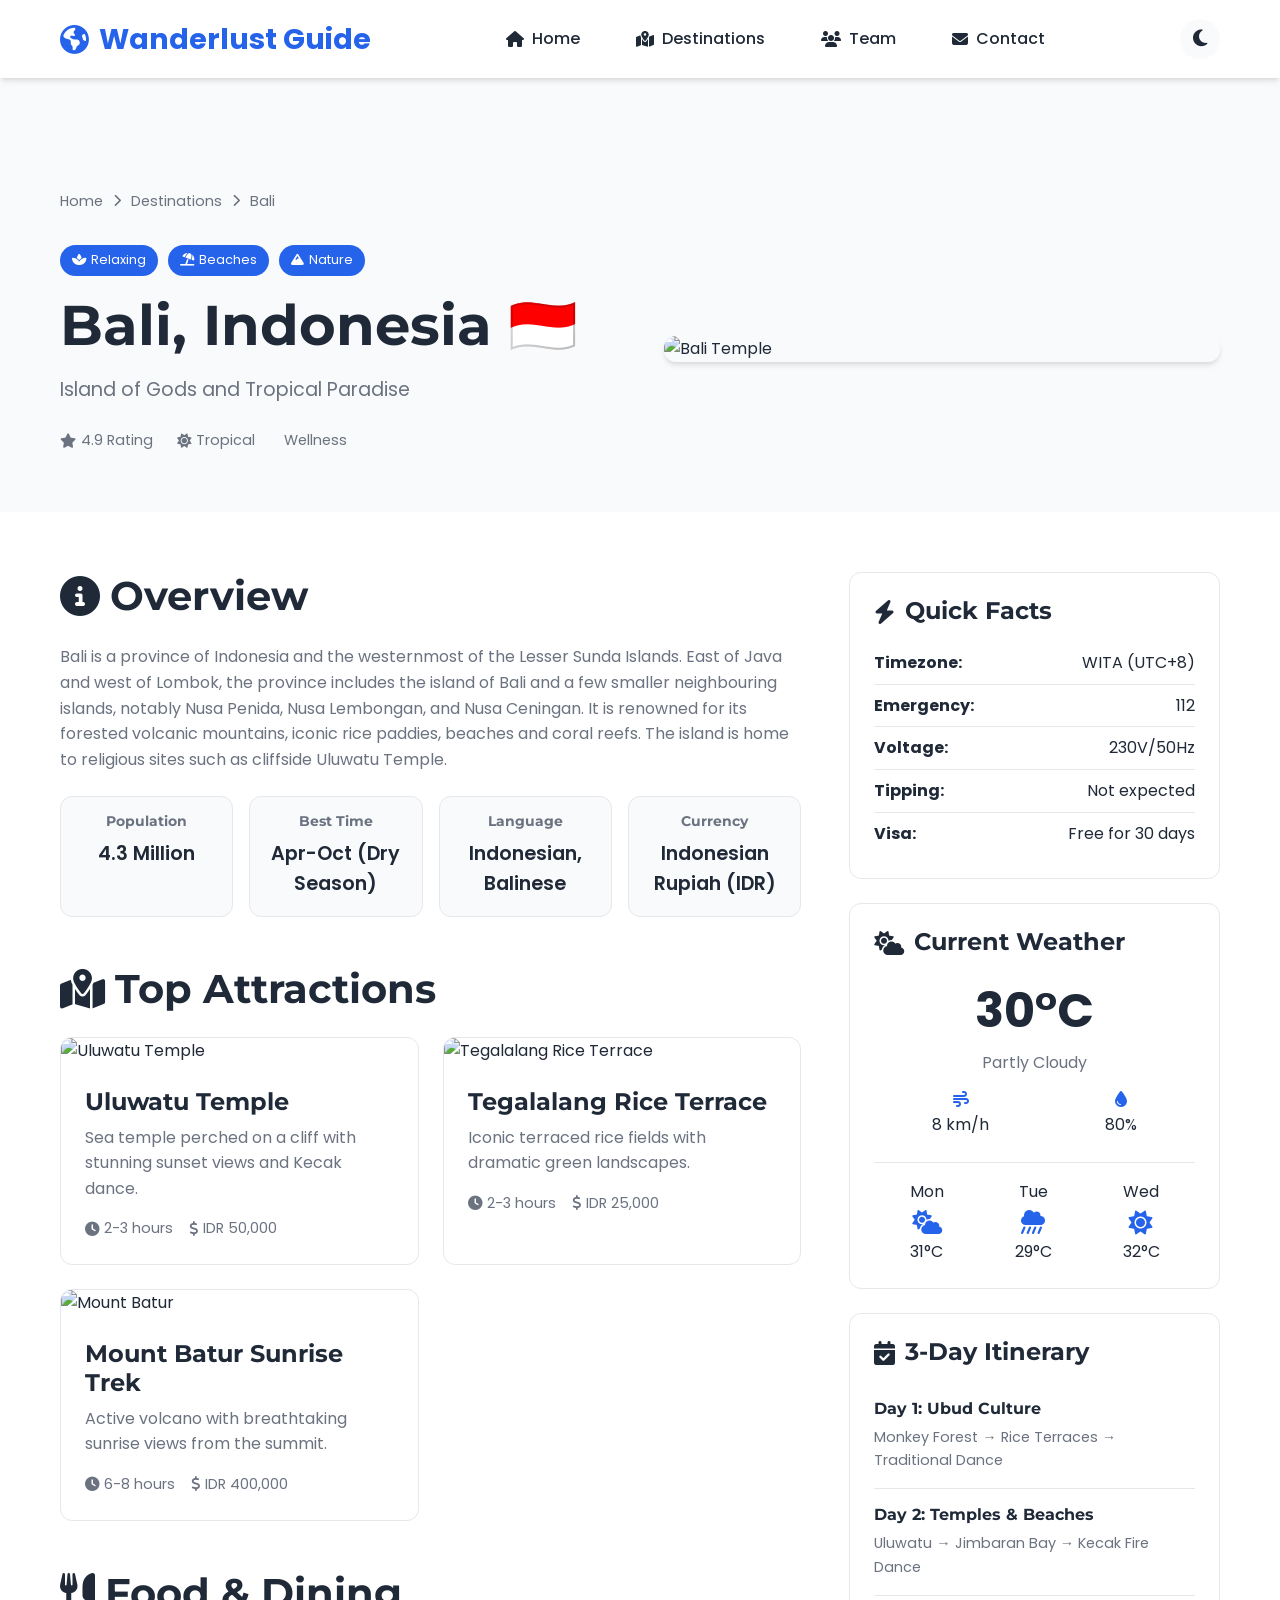
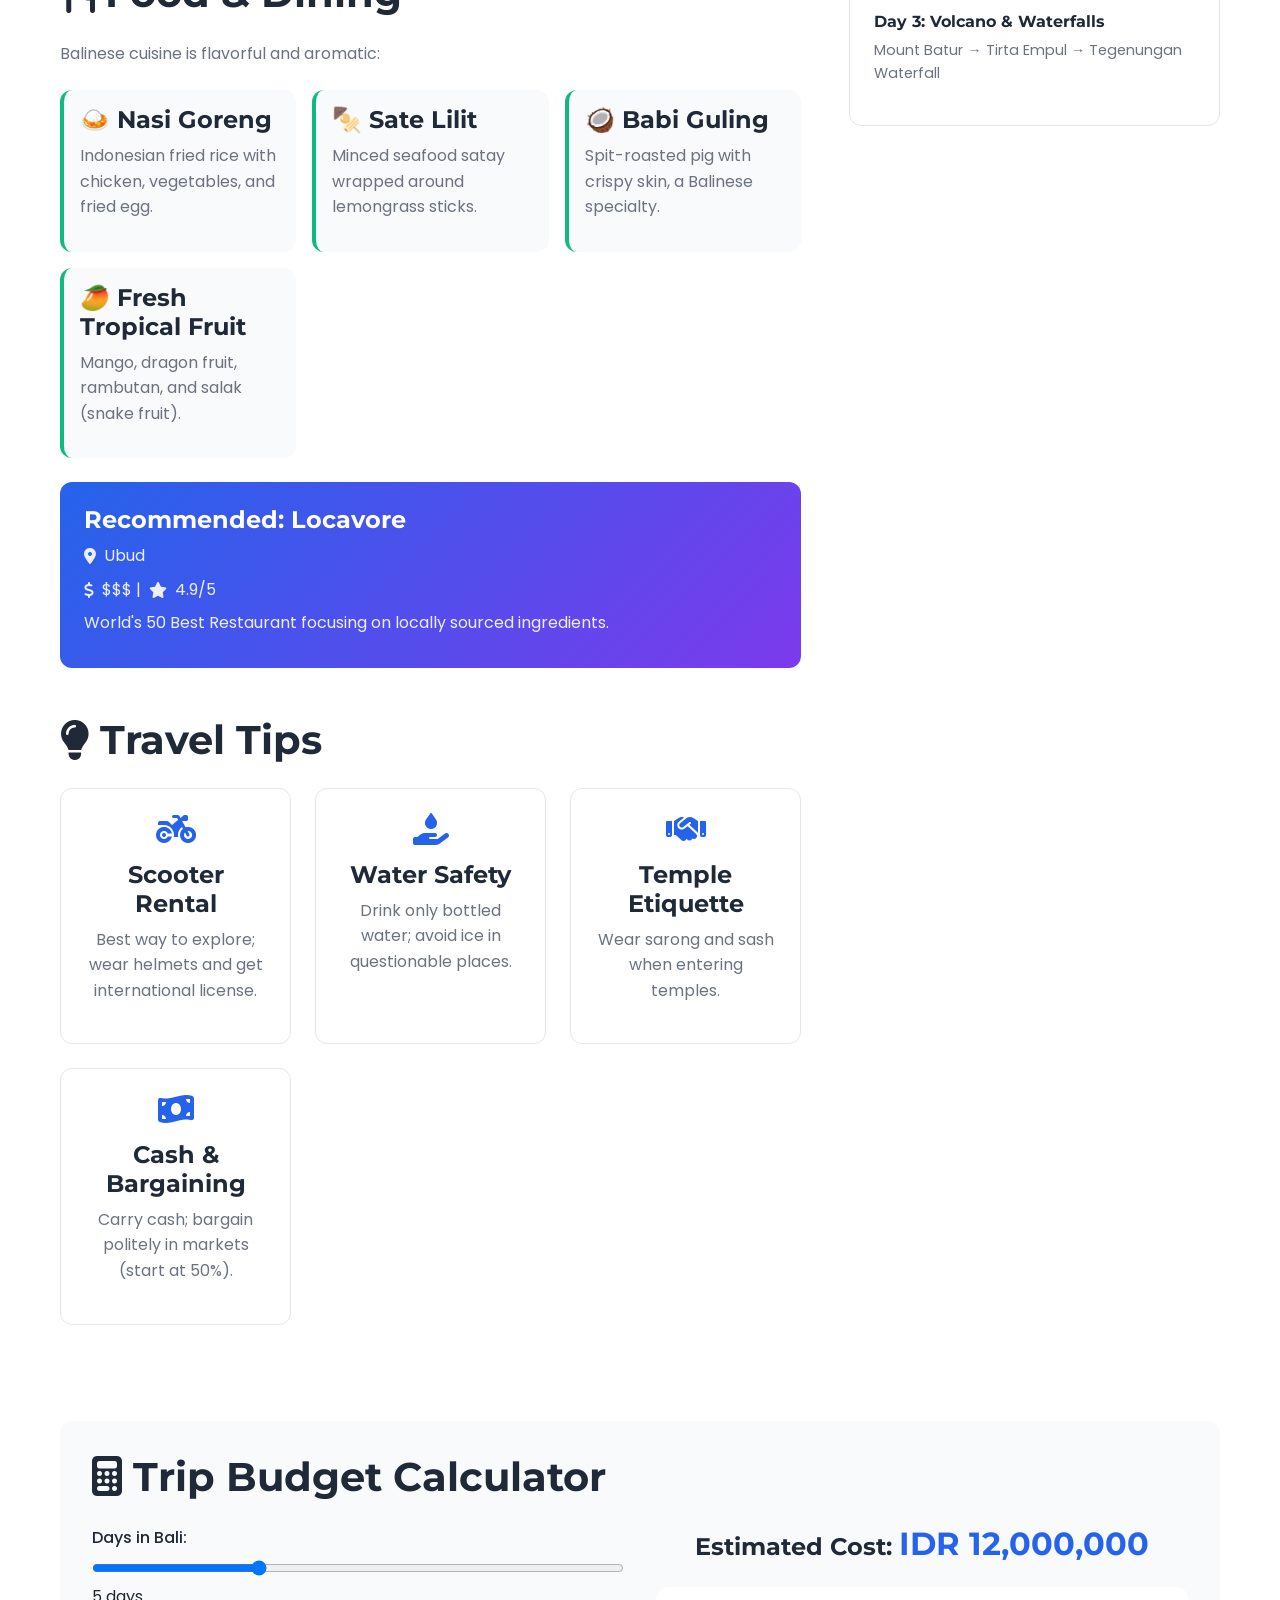
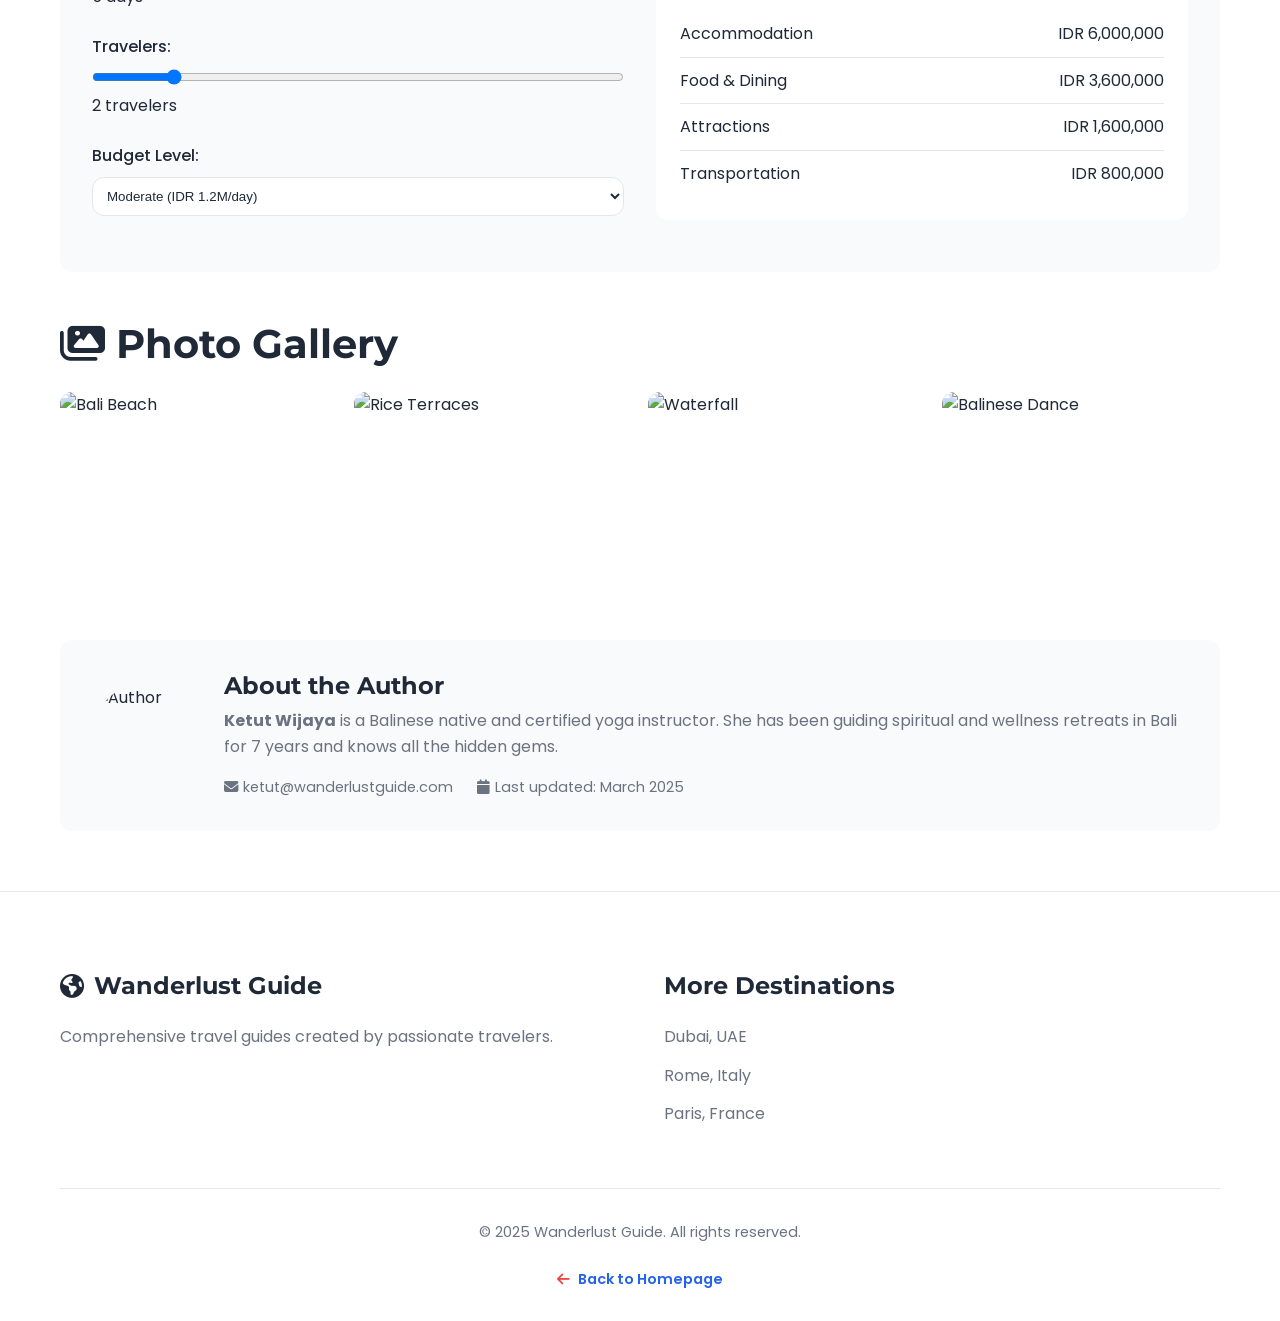
==== pages/bali.html @ f57d2ae7 "city guide added" ====
<!DOCTYPE html>
<html lang="en">
<head>
    <meta charset="UTF-8">
    <meta name="viewport" content="width=device-width, initial-scale=1.0">
    <title>Bali Travel Guide | Wanderlust Guide</title>
    <link rel="stylesheet" href="../style.css">
    <link rel="stylesheet" href="../assets/css/pages.css">
    <link rel="stylesheet" href="https://cdnjs.cloudflare.com/ajax/libs/font-awesome/6.4.0/css/all.min.css">
    <link href="https://fonts.googleapis.com/css2?family=Poppins:wght@300;400;500;600;700&family=Montserrat:wght@400;600;700&display=swap" rel="stylesheet">
</head>
<body>
    <nav class="navbar">
        <div class="container">
            <a href="../index.html" class="logo">
                <i class="fas fa-globe-americas"></i> Wanderlust Guide
            </a>
            <div class="nav-toggle" id="navToggle">
                <i class="fas fa-bars"></i>
            </div>
            <ul class="nav-links" id="navLinks">
                <li><a href="../index.html"><i class="fas fa-home"></i> Home</a></li>
                <li><a href="../index.html#destinations"><i class="fas fa-map-marked-alt"></i> Destinations</a></li>
                <li><a href="../index.html#about"><i class="fas fa-users"></i> Team</a></li>
                <li><a href="../index.html#contact"><i class="fas fa-envelope"></i> Contact</a></li>
            </ul>
            <div class="theme-toggle" id="themeToggle">
                <i class="fas fa-moon"></i>
            </div>
        </div>
    </nav>

    <header class="page-header">
        <div class="container">
            <div class="breadcrumb">
                <a href="../index.html">Home</a> <i class="fas fa-chevron-right"></i>
                <a href="../index.html#destinations">Destinations</a> <i class="fas fa-chevron-right"></i>
                <span>Bali</span>
            </div>
            
            <div class="destination-hero">
                <div class="destination-info">
                    <div class="destination-tags">
                        <span class="tag"><i class="fas fa-spa"></i> Relaxing</span>
                        <span class="tag"><i class="fas fa-umbrella-beach"></i> Beaches</span>
                        <span class="tag"><i class="fas fa-mountain"></i> Nature</span>
                    </div>
                    <h1>Bali, Indonesia 🇮🇩</h1>
                    <p class="destination-subtitle">Island of Gods and Tropical Paradise</p>
                    <div class="destination-meta">
                        <span><i class="fas fa-star"></i> 4.9 Rating</span>
                        <span><i class="fas fa-sun"></i> Tropical</span>
                        <span><i class="fas fa-yoga"></i> Wellness</span>
                    </div>
                </div>
                <div class="destination-image">
                    <img src="https://images.unsplash.com/photo-1537953773345-d172ccf13cf1?ixlib=rb-4.0.3&auto=format&fit=crop&w=1200&q=80" alt="Bali Temple">
                </div>
            </div>
        </div>
    </header>

    <main class="page-content">
        <div class="container">
            <div class="content-wrapper">
                <div class="content-main">
                    <section class="content-section">
                        <h2><i class="fas fa-info-circle"></i> Overview</h2>
                        <p>Bali is a province of Indonesia and the westernmost of the Lesser Sunda Islands. East of Java and west of Lombok, the province includes the island of Bali and a few smaller neighbouring islands, notably Nusa Penida, Nusa Lembongan, and Nusa Ceningan. It is renowned for its forested volcanic mountains, iconic rice paddies, beaches and coral reefs. The island is home to religious sites such as cliffside Uluwatu Temple.</p>
                        
                        <div class="stats-grid">
                            <div class="stat-item">
                                <h3>Population</h3>
                                <p>4.3 Million</p>
                            </div>
                            <div class="stat-item">
                                <h3>Best Time</h3>
                                <p>Apr-Oct (Dry Season)</p>
                            </div>
                            <div class="stat-item">
                                <h3>Language</h3>
                                <p>Indonesian, Balinese</p>
                            </div>
                            <div class="stat-item">
                                <h3>Currency</h3>
                                <p>Indonesian Rupiah (IDR)</p>
                            </div>
                        </div>
                    </section>

                    <section class="content-section">
                        <h2><i class="fas fa-map-marked-alt"></i> Top Attractions</h2>
                        <div class="attractions-grid">
                            <div class="attraction-card">
                                <img src="https://images.unsplash.com/photo-1537953773345-d172ccf13cf1?ixlib=rb-4.0.3&auto=format&fit=crop&w=400&q=80" alt="Uluwatu Temple">
                                <div class="attraction-content">
                                    <h3>Uluwatu Temple</h3>
                                    <p>Sea temple perched on a cliff with stunning sunset views and Kecak dance.</p>
                                    <div class="attraction-meta">
                                        <span><i class="fas fa-clock"></i> 2-3 hours</span>
                                        <span><i class="fas fa-dollar-sign"></i> IDR 50,000</span>
                                    </div>
                                </div>
                            </div>
                            <div class="attraction-card">
                                <img src="https://images.unsplash.com/photo-1552465011-b4e30bf7349d?ixlib=rb-4.0.3&auto=format&fit=crop&w=400&q=80" alt="Tegalalang Rice Terrace">
                                <div class="attraction-content">
                                    <h3>Tegalalang Rice Terrace</h3>
                                    <p>Iconic terraced rice fields with dramatic green landscapes.</p>
                                    <div class="attraction-meta">
                                        <span><i class="fas fa-clock"></i> 2-3 hours</span>
                                        <span><i class="fas fa-dollar-sign"></i> IDR 25,000</span>
                                    </div>
                                </div>
                            </div>
                            <div class="attraction-card">
                                <img src="https://images.unsplash.com/photo-1518548419970-58e3b4079ab2?ixlib=rb-4.0.3&auto=format&fit=crop&w=400&q=80" alt="Mount Batur">
                                <div class="attraction-content">
                                    <h3>Mount Batur Sunrise Trek</h3>
                                    <p>Active volcano with breathtaking sunrise views from the summit.</p>
                                    <div class="attraction-meta">
                                        <span><i class="fas fa-clock"></i> 6-8 hours</span>
                                        <span><i class="fas fa-dollar-sign"></i> IDR 400,000</span>
                                    </div>
                                </div>
                            </div>
                        </div>
                    </section>

                    <section class="content-section">
                        <h2><i class="fas fa-utensils"></i> Food & Dining</h2>
                        <p>Balinese cuisine is flavorful and aromatic:</p>
                        
                        <div class="food-grid">
                            <div class="food-item">
                                <h3>🍛 Nasi Goreng</h3>
                                <p>Indonesian fried rice with chicken, vegetables, and fried egg.</p>
                            </div>
                            <div class="food-item">
                                <h3>🍢 Sate Lilit</h3>
                                <p>Minced seafood satay wrapped around lemongrass sticks.</p>
                            </div>
                            <div class="food-item">
                                <h3>🥥 Babi Guling</h3>
                                <p>Spit-roasted pig with crispy skin, a Balinese specialty.</p>
                            </div>
                            <div class="food-item">
                                <h3>🥭 Fresh Tropical Fruit</h3>
                                <p>Mango, dragon fruit, rambutan, and salak (snake fruit).</p>
                            </div>
                        </div>
                        
                        <div class="restaurant-recommendation">
                            <h3>Recommended: Locavore</h3>
                            <p><i class="fas fa-map-marker-alt"></i> Ubud</p>
                            <p><i class="fas fa-dollar-sign"></i> $$$ | <i class="fas fa-star"></i> 4.9/5</p>
                            <p>World's 50 Best Restaurant focusing on locally sourced ingredients.</p>
                        </div>
                    </section>

                    <section class="content-section">
                        <h2><i class="fas fa-lightbulb"></i> Travel Tips</h2>
                        <div class="tips-grid">
                            <div class="tip-card">
                                <i class="fas fa-motorcycle"></i>
                                <h3>Scooter Rental</h3>
                                <p>Best way to explore; wear helmets and get international license.</p>
                            </div>
                            <div class="tip-card">
                                <i class="fas fa-hand-holding-water"></i>
                                <h3>Water Safety</h3>
                                <p>Drink only bottled water; avoid ice in questionable places.</p>
                            </div>
                            <div class="tip-card">
                                <i class="fas fa-handshake"></i>
                                <h3>Temple Etiquette</h3>
                                <p>Wear sarong and sash when entering temples.</p>
                            </div>
                            <div class="tip-card">
                                <i class="fas fa-money-bill-wave"></i>
                                <h3>Cash & Bargaining</h3>
                                <p>Carry cash; bargain politely in markets (start at 50%).</p>
                            </div>
                        </div>
                    </section>
                </div>

                <aside class="content-sidebar">
                    <div class="sidebar-card">
                        <h3><i class="fas fa-bolt"></i> Quick Facts</h3>
                        <ul class="facts-list">
                            <li><strong>Timezone:</strong> WITA (UTC+8)</li>
                            <li><strong>Emergency:</strong> 112</li>
                            <li><strong>Voltage:</strong> 230V/50Hz</li>
                            <li><strong>Tipping:</strong> Not expected</li>
                            <li><strong>Visa:</strong> Free for 30 days</li>
                        </ul>
                    </div>

                    <div class="sidebar-card">
                        <h3><i class="fas fa-cloud-sun"></i> Current Weather</h3>
                        <div class="weather-widget">
                            <div class="weather-main">
                                <div class="weather-temp">30°C</div>
                                <div class="weather-desc">Partly Cloudy</div>
                            </div>
                            <div class="weather-details">
                                <div class="weather-item">
                                    <i class="fas fa-wind"></i>
                                    <span>8 km/h</span>
                                </div>
                                <div class="weather-item">
                                    <i class="fas fa-tint"></i>
                                    <span>80%</span>
                                </div>
                            </div>
                            <div class="weather-forecast">
                                <div class="forecast-day">
                                    <div>Mon</div>
                                    <i class="fas fa-cloud-sun"></i>
                                    <div>31°C</div>
                                </div>
                                <div class="forecast-day">
                                    <div>Tue</div>
                                    <i class="fas fa-cloud-showers-heavy"></i>
                                    <div>29°C</div>
                                </div>
                                <div class="forecast-day">
                                    <div>Wed</div>
                                    <i class="fas fa-sun"></i>
                                    <div>32°C</div>
                                </div>
                            </div>
                        </div>
                    </div>

                    <div class="sidebar-card">
                        <h3><i class="fas fa-calendar-check"></i> 3-Day Itinerary</h3>
                        <div class="itinerary">
                            <div class="itinerary-day">
                                <h4>Day 1: Ubud Culture</h4>
                                <p>Monkey Forest → Rice Terraces → Traditional Dance</p>
                            </div>
                            <div class="itinerary-day">
                                <h4>Day 2: Temples & Beaches</h4>
                                <p>Uluwatu → Jimbaran Bay → Kecak Fire Dance</p>
                            </div>
                            <div class="itinerary-day">
                                <h4>Day 3: Volcano & Waterfalls</h4>
                                <p>Mount Batur → Tirta Empul → Tegenungan Waterfall</p>
                            </div>
                        </div>
                    </div>
                </aside>
            </div>

            <section class="budget-calculator">
                <h2><i class="fas fa-calculator"></i> Trip Budget Calculator</h2>
                <div class="calculator">
                    <div class="calculator-inputs">
                        <div class="input-group">
                            <label for="days">Days in Bali:</label>
                            <input type="range" id="days" min="1" max="14" value="5">
                            <span id="daysValue">5 days</span>
                        </div>
                        <div class="input-group">
                            <label for="travelers">Travelers:</label>
                            <input type="range" id="travelers" min="1" max="8" value="2">
                            <span id="travelersValue">2 people</span>
                        </div>
                        <div class="input-group">
                            <label for="budget">Budget Level:</label>
                            <select id="budget">
                                <option value="budget">Budget (IDR 600k/day)</option>
                                <option value="moderate" selected>Moderate (IDR 1.2M/day)</option>
                                <option value="luxury">Luxury (IDR 2.5M+/day)</option>
                            </select>
                        </div>
                    </div>
                    <div class="calculator-result">
                        <h3>Estimated Cost: <span id="totalCost">IDR 12,000,000</span></h3>
                        <div class="cost-breakdown">
                            <div class="cost-item">
                                <span>Accommodation</span>
                                <span id="accommodationCost">IDR 6,000,000</span>
                            </div>
                            <div class="cost-item">
                                <span>Food & Dining</span>
                                <span id="foodCost">IDR 3,600,000</span>
                            </div>
                            <div class="cost-item">
                                <span>Attractions</span>
                                <span id="attractionsCost">IDR 1,600,000</span>
                            </div>
                            <div class="cost-item">
                                <span>Transportation</span>
                                <span id="transportCost">IDR 800,000</span>
                            </div>
                        </div>
                    </div>
                </div>
            </section>

            <section class="photo-gallery">
                <h2><i class="fas fa-images"></i> Photo Gallery</h2>
                <div class="gallery-grid">
                    <div class="gallery-item">
                        <img src="https://images.unsplash.com/photo-1530789253388-582c481c54b0?ixlib=rb-4.0.3&auto=format&fit=crop&w=400&q=80" alt="Bali Beach">
                    </div>
                    <div class="gallery-item">
                        <img src="https://images.unsplash.com/photo-1551632436-cbf8dd35adfa?ixlib=rb-4.0.3&auto=format&fit=crop&w=400&q=80" alt="Rice Terraces">
                    </div>
                    <div class="gallery-item">
                        <img src="https://images.unsplash.com/photo-1528334714582-d6e9f8d7b7f9?ixlib=rb-4.0.3&auto=format&fit=crop&w=400&q=80" alt="Waterfall">
                    </div>
                    <div class="gallery-item">
                        <img src="https://images.unsplash.com/photo-1562790351-d273a961e0e9?ixlib=rb-4.0.3&auto=format&fit=crop&w=400&q=80" alt="Balinese Dance">
                    </div>
                </div>
            </section>

            <section class="author-info">
                <div class="author-avatar">
                    <img src="https://images.unsplash.com/photo-1494790108755-2616b786d4b2?ixlib=rb-4.0.3&auto=format&fit=crop&w=200&q=80" alt="Author">
                </div>
                <div class="author-content">
                    <h3>About the Author</h3>
                    <p><strong>Ketut Wijaya</strong> is a Balinese native and certified yoga instructor. She has been guiding spiritual and wellness retreats in Bali for 7 years and knows all the hidden gems.</p>
                    <div class="author-contact">
                        <span><i class="fas fa-envelope"></i> ketut@wanderlustguide.com</span>
                        <span><i class="fas fa-calendar"></i> Last updated: March 2025</span>
                    </div>
                </div>
            </section>
        </div>
    </main>

    <footer>
        <div class="container">
            <div class="footer-content">
                <div class="footer-section">
                    <h3><i class="fas fa-globe-americas"></i> Wanderlust Guide</h3>
                    <p>Comprehensive travel guides created by passionate travelers.</p>
                </div>
                <div class="footer-section">
                    <h3>More Destinations</h3>
                    <ul>
                        <li><a href="dubai.html">Dubai, UAE</a></li>
                        <li><a href="rome.html">Rome, Italy</a></li>
                        <li><a href="paris.html">Paris, France</a></li>
                    </ul>
                </div>
            </div>
            <div class="footer-bottom">
                <p>&copy; 2025 Wanderlust Guide. All rights reserved.</p>
                <a href="../index.html" class="back-home">
                    <i class="fas fa-arrow-left"></i> Back to Homepage
                </a>
            </div>
        </div>
    </footer>

    <script src="../script.js"></script>
    <script>
        document.addEventListener('DOMContentLoaded', function() {
            const daysSlider = document.getElementById('days');
            const daysValue = document.getElementById('daysValue');
            const travelersSlider = document.getElementById('travelers');
            const travelersValue = document.getElementById('travelersValue');
            const budgetSelect = document.getElementById('budget');
            
            const costs = {
                budget: { accommodation: 300000, food: 180000, attractions: 80000, transport: 40000 },
                moderate: { accommodation: 600000, food: 360000, attractions: 160000, transport: 80000 },
                luxury: { accommodation: 1250000, food: 600000, attractions: 400000, transport: 160000 }
            };
            
            function updateBudget() {
                const days = parseInt(daysSlider.value);
                const travelers = parseInt(travelersSlider.value);
                const budgetLevel = budgetSelect.value;
                const dailyCosts = costs[budgetLevel];
                
                const accommodation = dailyCosts.accommodation * days * travelers;
                const food = dailyCosts.food * days * travelers;
                const attractions = dailyCosts.attractions * days * travelers;
                const transport = dailyCosts.transport * days * travelers;
                const total = accommodation + food + attractions + transport;
                
                document.getElementById('accommodationCost').textContent = `IDR ${accommodation.toLocaleString()}`;
                document.getElementById('foodCost').textContent = `IDR ${food.toLocaleString()}`;
                document.getElementById('attractionsCost').textContent = `IDR ${attractions.toLocaleString()}`;
                document.getElementById('transportCost').textContent = `IDR ${transport.toLocaleString()}`;
                document.getElementById('totalCost').textContent = `IDR ${total.toLocaleString()}`;
                
                daysValue.textContent = `${days} day${days > 1 ? 's' : ''}`;
                travelersValue.textContent = `${travelers} traveler${travelers > 1 ? 's' : ''}`;
            }
            
            daysSlider.addEventListener('input', updateBudget);
            travelersSlider.addEventListener('input', updateBudget);
            budgetSelect.addEventListener('change', updateBudget);
            updateBudget();
        });
    </script>
</body>
</html>
---- style.css ----
/* ===== BASE STYLES ===== */
:root {
    --primary-color: #2563eb;
    --secondary-color: #7c3aed;
    --accent-color: #10b981;
    --text-color: #1f2937;
    --text-light: #6b7280;
    --bg-color: #ffffff;
    --bg-secondary: #f9fafb;
    --bg-card: #ffffff;
    --border-color: #e5e7eb;
    --shadow: 0 4px 6px -1px rgba(0, 0, 0, 0.1), 0 2px 4px -1px rgba(0, 0, 0, 0.06);
    --radius: 12px;
    --transition: all 0.3s ease;
}

[data-theme="dark"] {
    --primary-color: #3b82f6;
    --secondary-color: #8b5cf6;
    --accent-color: #10b981;
    --text-color: #f9fafb;
    --text-light: #d1d5db;
    --bg-color: #111827;
    --bg-secondary: #1f2937;
    --bg-card: #1f2937;
    --border-color: #374151;
    --shadow: 0 4px 6px -1px rgba(0, 0, 0, 0.3);
}

* {
    margin: 0;
    padding: 0;
    box-sizing: border-box;
}

html {
    scroll-behavior: smooth;
}

body {
    font-family: 'Poppins', sans-serif;
    line-height: 1.6;
    color: var(--text-color);
    background-color: var(--bg-color);
    transition: var(--transition);
}

.container {
    width: 100%;
    max-width: 1200px;
    margin: 0 auto;
    padding: 0 20px;
}

/* ===== TYPOGRAPHY ===== */
h1, h2, h3, h4 {
    font-family: 'Montserrat', sans-serif;
    font-weight: 700;
    line-height: 1.2;
}

h1 {
    font-size: 3.5rem;
    margin-bottom: 1rem;
}

h2 {
    font-size: 2.5rem;
    margin-bottom: 1rem;
}

h3 {
    font-size: 1.5rem;
    margin-bottom: 0.5rem;
}

p {
    margin-bottom: 1rem;
    color: var(--text-light);
}

.section-header {
    text-align: center;
    margin-bottom: 3rem;
}

.section-header h2 {
    color: var(--text-color);
    margin-bottom: 1rem;
}

.section-header p {
    max-width: 600px;
    margin: 0 auto;
    font-size: 1.1rem;
}

/* ===== BUTTONS ===== */
.btn {
    display: inline-flex;
    align-items: center;
    justify-content: center;
    gap: 8px;
    padding: 12px 28px;
    border-radius: var(--radius);
    font-weight: 600;
    text-decoration: none;
    border: none;
    cursor: pointer;
    transition: var(--transition);
    font-size: 1rem;
}

.btn-primary {
    background-color: var(--primary-color);
    color: white;
}

.btn-primary:hover {
    background-color: #1d4ed8;
    transform: translateY(-2px);
    box-shadow: 0 10px 20px rgba(37, 99, 235, 0.2);
}

.btn-secondary {
    background-color: var(--bg-secondary);
    color: var(--text-color);
    border: 2px solid var(--border-color);
}

.btn-secondary:hover {
    background-color: var(--border-color);
    transform: translateY(-2px);
}

.btn-card {
    display: inline-flex;
    align-items: center;
    justify-content: center;
    gap: 8px;
    padding: 10px 20px;
    background-color: var(--primary-color);
    color: white;
    border-radius: var(--radius);
    text-decoration: none;
    font-weight: 600;
    transition: var(--transition);
    width: 100%;
    margin-top: 1rem;
}

.btn-card:hover {
    background-color: #1d4ed8;
    transform: translateY(-2px);
}

/* ===== NAVBAR ===== */
.navbar {
    background-color: var(--bg-color);
    box-shadow: var(--shadow);
    position: fixed;
    top: 0;
    width: 100%;
    z-index: 1000;
    padding: 1rem 0;
}

.navbar .container {
    display: flex;
    justify-content: space-between;
    align-items: center;
}

.logo {
    font-size: 1.8rem;
    font-weight: 700;
    color: var(--primary-color);
    text-decoration: none;
    display: flex;
    align-items: center;
    gap: 10px;
}

.nav-links {
    display: flex;
    list-style: none;
    gap: 2rem;
}

.nav-links a {
    text-decoration: none;
    color: var(--text-color);
    font-weight: 500;
    display: flex;
    align-items: center;
    gap: 8px;
    transition: var(--transition);
    padding: 8px 12px;
    border-radius: var(--radius);
}

.nav-links a:hover,
.nav-links a.active {
    background-color: var(--bg-secondary);
    color: var(--primary-color);
}

.nav-toggle {
    display: none;
    font-size: 1.5rem;
    cursor: pointer;
    color: var(--text-color);
}

.theme-toggle {
    cursor: pointer;
    font-size: 1.2rem;
    color: var(--text-color);
    padding: 8px;
    border-radius: 50%;
    background-color: var(--bg-secondary);
    width: 40px;
    height: 40px;
    display: flex;
    align-items: center;
    justify-content: center;
}

/* ===== HERO SECTION ===== */
.hero {
    padding: 180px 0 100px;
    background: linear-gradient(135deg, var(--primary-color) 0%, var(--secondary-color) 100%);
    color: white;
    position: relative;
    overflow: hidden;
    margin-top: 70px;
}

.hero::before {
    content: '';
    position: absolute;
    top: 0;
    left: 0;
    right: 0;
    bottom: 0;
    background: url('https://images.unsplash.com/photo-1488646953014-85cb44e25828?ixlib=rb-4.0.3&auto=format&fit=crop&w=1600&q=80') center/cover;
    opacity: 0.1;
}

.hero-content {
    text-align: center;
    max-width: 800px;
    margin: 0 auto;
    position: relative;
    z-index: 1;
}

.hero-title {
    font-size: 3.5rem;
    margin-bottom: 1.5rem;
    color: white;
}

.hero-subtitle {
    font-size: 1.2rem;
    margin-bottom: 2rem;
    color: rgba(255, 255, 255, 0.9);
    max-width: 600px;
    margin-left: auto;
    margin-right: auto;
}

.hero-buttons {
    display: flex;
    gap: 1rem;
    justify-content: center;
    margin-bottom: 3rem;
}

.hero-stats {
    display: flex;
    justify-content: center;
    gap: 3rem;
    margin-top: 2rem;
}

.stat {
    text-align: center;
}

.stat h3 {
    font-size: 2.5rem;
    color: white;
    margin-bottom: 0.5rem;
}

.stat p {
    color: rgba(255, 255, 255, 0.8);
    font-size: 0.9rem;
    text-transform: uppercase;
    letter-spacing: 1px;
}

/* ===== DESTINATIONS SECTION ===== */
.destinations {
    padding: 100px 0;
    background-color: var(--bg-secondary);
}

.search-box {
    max-width: 500px;
    margin: 0 auto 3rem;
    position: relative;
}

.search-box input {
    width: 100%;
    padding: 15px 20px 15px 50px;
    border: 2px solid var(--border-color);
    border-radius: var(--radius);
    font-size: 1rem;
    background-color: var(--bg-color);
    color: var(--text-color);
    transition: var(--transition);
}

.search-box input:focus {
    outline: none;
    border-color: var(--primary-color);
    box-shadow: 0 0 0 3px rgba(37, 99, 235, 0.1);
}

.search-box i {
    position: absolute;
    left: 20px;
    top: 50%;
    transform: translateY(-50%);
    color: var(--text-light);
}

.grid {
    display: grid;
    grid-template-columns: repeat(auto-fill, minmax(350px, 1fr));
    gap: 2rem;
}

.card {
    background-color: var(--bg-card);
    border-radius: var(--radius);
    overflow: hidden;
    box-shadow: var(--shadow);
    transition: var(--transition);
    border: 1px solid var(--border-color);
}

.card:hover {
    transform: translateY(-10px);
    box-shadow: 0 20px 40px rgba(0, 0, 0, 0.1);
}

.card-image {
    position: relative;
    height: 200px;
    overflow: hidden;
}

.card-image img {
    width: 100%;
    height: 100%;
    object-fit: cover;
    transition: transform 0.5s ease;
}

.card:hover .card-image img {
    transform: scale(1.1);
}

.card-badge {
    position: absolute;
    top: 15px;
    right: 15px;
    background-color: var(--accent-color);
    color: white;
    padding: 5px 10px;
    border-radius: 20px;
    font-size: 0.8rem;
    font-weight: 600;
    display: flex;
    align-items: center;
    gap: 5px;
}

.card-content {
    padding: 1.5rem;
}

.card-header {
    display: flex;
    justify-content: space-between;
    align-items: flex-start;
    margin-bottom: 1rem;
}

.card-header h3 {
    margin: 0;
    color: var(--text-color);
}

.rating {
    display: flex;
    align-items: center;
    gap: 5px;
    color: #fbbf24;
    font-weight: 600;
}

.card-description {
    color: var(--text-light);
    margin-bottom: 1rem;
    font-size: 0.95rem;
}

.card-details {
    display: flex;
    justify-content: space-between;
    margin-bottom: 1rem;
    font-size: 0.9rem;
}

.card-details span {
    display: flex;
    align-items: center;
    gap: 5px;
    color: var(--text-light);
}

/* ===== FEATURES SECTION ===== */
.features {
    padding: 100px 0;
    background-color: var(--bg-color);
}

.features-grid {
    display: grid;
    grid-template-columns: repeat(auto-fit, minmax(250px, 1fr));
    gap: 2rem;
}

.feature-card {
    text-align: center;
    padding: 2rem;
    background-color: var(--bg-card);
    border-radius: var(--radius);
    border: 1px solid var(--border-color);
    transition: var(--transition);
}

.feature-card:hover {
    transform: translateY(-5px);
    box-shadow: var(--shadow);
}

.feature-icon {
    width: 70px;
    height: 70px;
    background: linear-gradient(135deg, var(--primary-color), var(--secondary-color));
    border-radius: 50%;
    display: flex;
    align-items: center;
    justify-content: center;
    margin: 0 auto 1.5rem;
    font-size: 1.8rem;
    color: white;
}

.feature-card h3 {
    margin-bottom: 1rem;
    color: var(--text-color);
}

/* ===== TEAM SECTION ===== */
.team {
    padding: 100px 0;
    background-color: var(--bg-secondary);
}

.team-grid {
    display: grid;
    grid-template-columns: repeat(auto-fit, minmax(200px, 1fr));
    gap: 2rem;
}

.team-member {
    text-align: center;
    padding: 2rem;
    background-color: var(--bg-card);
    border-radius: var(--radius);
    transition: var(--transition);
}

.team-member:hover {
    transform: translateY(-5px);
    box-shadow: var(--shadow);
}

.member-avatar {
    width: 80px;
    height: 80px;
    background: linear-gradient(135deg, var(--primary-color), var(--secondary-color));
    border-radius: 50%;
    display: flex;
    align-items: center;
    justify-content: center;
    margin: 0 auto 1rem;
    font-size: 1.5rem;
    color: white;
    font-weight: 600;
}

.team-member h3 {
    margin-bottom: 0.5rem;
    color: var(--text-color);
}

.team-member p {
    color: var(--text-light);
    font-size: 0.9rem;
    margin-bottom: 0.3rem;
}

/* ===== NEWSLETTER ===== */
.newsletter {
    padding: 80px 0;
    background: linear-gradient(135deg, var(--primary-color) 0%, var(--secondary-color) 100%);
    color: white;
}

.newsletter-content {
    text-align: center;
    max-width: 600px;
    margin: 0 auto;
}

.newsletter h2 {
    color: white;
    margin-bottom: 1rem;
}

.newsletter p {
    color: rgba(255, 255, 255, 0.9);
    margin-bottom: 2rem;
}

#newsletterForm {
    display: flex;
    gap: 1rem;
    margin-bottom: 1rem;
}

#newsletterForm input {
    flex: 1;
    padding: 15px 20px;
    border: none;
    border-radius: var(--radius);
    font-size: 1rem;
    background-color: rgba(255, 255, 255, 0.9);
}

#newsletterForm input:focus {
    outline: none;
    background-color: white;
}

.newsletter-note {
    font-size: 0.9rem;
    color: rgba(255, 255, 255, 0.7);
}

/* ===== FOOTER ===== */
footer {
    background-color: var(--bg-card);
    padding: 80px 0 30px;
    border-top: 1px solid var(--border-color);
}

.footer-content {
    display: grid;
    grid-template-columns: repeat(auto-fit, minmax(250px, 1fr));
    gap: 3rem;
    margin-bottom: 3rem;
}

.footer-section h3 {
    margin-bottom: 1.5rem;
    color: var(--text-color);
    display: flex;
    align-items: center;
    gap: 10px;
}

.footer-section p {
    margin-bottom: 1rem;
}

.footer-section ul {
    list-style: none;
}

.footer-section ul li {
    margin-bottom: 0.8rem;
}

.footer-section ul li a {
    color: var(--text-light);
    text-decoration: none;
    transition: var(--transition);
}

.footer-section ul li a:hover {
    color: var(--primary-color);
    padding-left: 5px;
}

.social-links {
    display: flex;
    gap: 1rem;
    margin-top: 1.5rem;
}

.social-links a {
    display: flex;
    align-items: center;
    justify-content: center;
    width: 40px;
    height: 40px;
    background-color: var(--bg-secondary);
    border-radius: 50%;
    color: var(--text-color);
    text-decoration: none;
    transition: var(--transition);
}

.social-links a:hover {
    background-color: var(--primary-color);
    color: white;
    transform: translateY(-3px);
}

.footer-bottom {
    text-align: center;
    padding-top: 2rem;
    border-top: 1px solid var(--border-color);
    color: var(--text-light);
    font-size: 0.9rem;
}

.footer-bottom p {
    margin-bottom: 0.5rem;
}

.footer-bottom i {
    color: #ef4444;
}

/* ===== RESPONSIVE DESIGN ===== */
@media (max-width: 768px) {
    h1 {
        font-size: 2.5rem;
    }
    
    h2 {
        font-size: 2rem;
    }
    
    .nav-links {
        position: fixed;
        top: 70px;
        left: -100%;
        width: 100%;
        flex-direction: column;
        background-color: var(--bg-color);
        padding: 2rem;
        box-shadow: var(--shadow);
        transition: var(--transition);
        gap: 1rem;
    }
    
    .nav-links.active {
        left: 0;
    }
    
    .nav-toggle {
        display: block;
    }
    
    .hero {
        padding: 150px 0 80px;
    }
    
    .hero-title {
        font-size: 2.5rem;
    }
    
    .hero-buttons {
        flex-direction: column;
        align-items: center;
    }
    
    .hero-stats {
        flex-direction: column;
        gap: 1.5rem;
    }
    
    .grid {
        grid-template-columns: 1fr;
    }
    
    #newsletterForm {
        flex-direction: column;
    }
    
    .features-grid,
    .team-grid {
        grid-template-columns: 1fr;
    }
}

@media (max-width: 480px) {
    .container {
        padding: 0 15px;
    }
    
    h1 {
        font-size: 2rem;
    }
    
    h2 {
        font-size: 1.8rem;
    }
    
    .card-content {
        padding: 1rem;
    }
}
---- assets/css/pages.css ----
/* Page-specific styles for destination pages */

/* Page Header */
.page-header {
    padding: 120px 0 60px;
    background-color: var(--bg-secondary);
    margin-top: 70px;
}

.breadcrumb {
    display: flex;
    align-items: center;
    gap: 10px;
    margin-bottom: 2rem;
    color: var(--text-light);
    font-size: 0.9rem;
}

.breadcrumb a {
    color: var(--text-light);
    text-decoration: none;
    transition: var(--transition);
}

.breadcrumb a:hover {
    color: var(--primary-color);
}

.breadcrumb i {
    font-size: 0.8rem;
}

.destination-hero {
    display: grid;
    grid-template-columns: 1fr 1fr;
    gap: 3rem;
    align-items: center;
}

.destination-tags {
    display: flex;
    gap: 10px;
    margin-bottom: 1rem;
    flex-wrap: wrap;
}

.tag {
    background-color: var(--primary-color);
    color: white;
    padding: 5px 12px;
    border-radius: 20px;
    font-size: 0.8rem;
    display: inline-flex;
    align-items: center;
    gap: 5px;
}

.destination-subtitle {
    font-size: 1.2rem;
    color: var(--text-light);
    margin-bottom: 1.5rem;
}

.destination-meta {
    display: flex;
    gap: 1.5rem;
    margin-top: 1rem;
}

.destination-meta span {
    display: flex;
    align-items: center;
    gap: 5px;
    color: var(--text-light);
    font-size: 0.9rem;
}

.destination-image {
    border-radius: var(--radius);
    overflow: hidden;
    box-shadow: var(--shadow);
}

.destination-image img {
    width: 100%;
    height: 300px;
    object-fit: cover;
}

/* Main Content */
.page-content {
    padding: 60px 0;
}

.content-wrapper {
    display: grid;
    grid-template-columns: 2fr 1fr;
    gap: 3rem;
}

.content-section {
    margin-bottom: 3rem;
}

.content-section h2 {
    display: flex;
    align-items: center;
    gap: 10px;
    margin-bottom: 1.5rem;
    color: var(--text-color);
}

.stats-grid {
    display: grid;
    grid-template-columns: repeat(auto-fit, minmax(150px, 1fr));
    gap: 1rem;
    margin-top: 1.5rem;
}

.stat-item {
    text-align: center;
    padding: 1rem;
    background-color: var(--bg-secondary);
    border-radius: var(--radius);
    border: 1px solid var(--border-color);
}

.stat-item h3 {
    font-size: 0.9rem;
    color: var(--text-light);
    margin-bottom: 0.5rem;
}

.stat-item p {
    font-size: 1.2rem;
    font-weight: 600;
    color: var(--text-color);
    margin: 0;
}

/* Attractions */
.attractions-grid {
    display: grid;
    grid-template-columns: repeat(auto-fit, minmax(300px, 1fr));
    gap: 1.5rem;
    margin-top: 1rem;
}

.attraction-card {
    border: 1px solid var(--border-color);
    border-radius: var(--radius);
    overflow: hidden;
    transition: var(--transition);
}

.attraction-card:hover {
    transform: translateY(-5px);
    box-shadow: var(--shadow);
}

.attraction-card img {
    width: 100%;
    height: 200px;
    object-fit: cover;
}

.attraction-content {
    padding: 1.5rem;
}

.attraction-content h3 {
    margin-bottom: 0.5rem;
    color: var(--text-color);
}

.attraction-meta {
    display: flex;
    gap: 1rem;
    margin-top: 1rem;
    font-size: 0.9rem;
    color: var(--text-light);
}

.attraction-meta span {
    display: flex;
    align-items: center;
    gap: 5px;
}

/* Food Section */
.food-grid {
    display: grid;
    grid-template-columns: repeat(auto-fit, minmax(200px, 1fr));
    gap: 1rem;
    margin: 1.5rem 0;
}

.food-item {
    padding: 1rem;
    background-color: var(--bg-secondary);
    border-radius: var(--radius);
    border-left: 4px solid var(--accent-color);
}

.food-item h3 {
    margin-bottom: 0.5rem;
    color: var(--text-color);
}

.restaurant-recommendation {
    background: linear-gradient(135deg, var(--primary-color), var(--secondary-color));
    color: white;
    padding: 1.5rem;
    border-radius: var(--radius);
    margin-top: 1.5rem;
}

.restaurant-recommendation h3 {
    color: white;
    margin-bottom: 0.5rem;
}

.restaurant-recommendation p {
    color: rgba(255, 255, 255, 0.9);
    margin-bottom: 0.5rem;
    display: flex;
    align-items: center;
    gap: 8px;
}

/* Tips */
.tips-grid {
    display: grid;
    grid-template-columns: repeat(auto-fit, minmax(200px, 1fr));
    gap: 1.5rem;
    margin-top: 1rem;
}

.tip-card {
    text-align: center;
    padding: 1.5rem;
    background-color: var(--bg-card);
    border: 1px solid var(--border-color);
    border-radius: var(--radius);
    transition: var(--transition);
}

.tip-card:hover {
    transform: translateY(-5px);
    box-shadow: var(--shadow);
}

.tip-card i {
    font-size: 2rem;
    color: var(--primary-color);
    margin-bottom: 1rem;
}

.tip-card h3 {
    margin-bottom: 0.5rem;
    color: var(--text-color);
}

/* Sidebar */
.sidebar-card {
    background-color: var(--bg-card);
    border: 1px solid var(--border-color);
    border-radius: var(--radius);
    padding: 1.5rem;
    margin-bottom: 1.5rem;
}

.sidebar-card h3 {
    display: flex;
    align-items: center;
    gap: 10px;
    margin-bottom: 1rem;
    color: var(--text-color);
}

.facts-list {
    list-style: none;
}

.facts-list li {
    padding: 8px 0;
    border-bottom: 1px solid var(--border-color);
    display: flex;
    justify-content: space-between;
}

.facts-list li:last-child {
    border-bottom: none;
}

/* Weather Widget */
.weather-widget {
    text-align: center;
}

.weather-main {
    margin-bottom: 1rem;
}

.weather-temp {
    font-size: 3rem;
    font-weight: 700;
    color: var(--text-color);
}

.weather-desc {
    color: var(--text-light);
    margin-bottom: 1rem;
}

.weather-details {
    display: flex;
    justify-content: space-around;
    margin-bottom: 1.5rem;
}

.weather-item {
    display: flex;
    flex-direction: column;
    align-items: center;
    gap: 5px;
}

.weather-item i {
    color: var(--primary-color);
}

.weather-forecast {
    display: flex;
    justify-content: space-around;
    border-top: 1px solid var(--border-color);
    padding-top: 1rem;
}

.forecast-day {
    display: flex;
    flex-direction: column;
    align-items: center;
    gap: 5px;
}

.forecast-day i {
    color: var(--primary-color);
    font-size: 1.5rem;
}

/* Itinerary */
.itinerary-day {
    padding: 1rem 0;
    border-bottom: 1px solid var(--border-color);
}

.itinerary-day:last-child {
    border-bottom: none;
}

.itinerary-day h4 {
    color: var(--text-color);
    margin-bottom: 0.5rem;
}

.itinerary-day p {
    color: var(--text-light);
    font-size: 0.9rem;
    margin: 0;
}

/* Map */
.map-placeholder {
    background-color: var(--bg-secondary);
    border-radius: var(--radius);
    padding: 2rem;
    text-align: center;
    height: 200px;
    display: flex;
    flex-direction: column;
    justify-content: center;
    align-items: center;
}

.map-actions {
    margin-top: 1rem;
}

.map-btn {
    background-color: var(--primary-color);
    color: white;
    border: none;
    padding: 8px 16px;
    border-radius: var(--radius);
    cursor: pointer;
    display: flex;
    align-items: center;
    gap: 8px;
    transition: var(--transition);
}

.map-btn:hover {
    background-color: #1d4ed8;
}

/* Budget Calculator */
.budget-calculator {
    background-color: var(--bg-secondary);
    padding: 2rem;
    border-radius: var(--radius);
    margin: 3rem 0;
}

.calculator {
    display: grid;
    grid-template-columns: 1fr 1fr;
    gap: 2rem;
    margin-top: 1.5rem;
}

.input-group {
    margin-bottom: 1.5rem;
}

.input-group label {
    display: block;
    margin-bottom: 0.5rem;
    color: var(--text-color);
    font-weight: 500;
}

.input-group input[type="range"] {
    width: 100%;
    margin-bottom: 0.5rem;
}

.input-group select {
    width: 100%;
    padding: 10px;
    border: 1px solid var(--border-color);
    border-radius: var(--radius);
    background-color: var(--bg-color);
    color: var(--text-color);
}

.calculator-result h3 {
    color: var(--text-color);
    margin-bottom: 1.5rem;
    text-align: center;
}

#totalCost {
    color: var(--primary-color);
    font-size: 2rem;
}

.cost-breakdown {
    background-color: var(--bg-color);
    padding: 1.5rem;
    border-radius: var(--radius);
}

.cost-item {
    display: flex;
    justify-content: space-between;
    padding: 10px 0;
    border-bottom: 1px solid var(--border-color);
}

.cost-item:last-child {
    border-bottom: none;
}

/* Photo Gallery */
.photo-gallery {
    margin: 3rem 0;
}

.gallery-grid {
    display: grid;
    grid-template-columns: repeat(auto-fit, minmax(250px, 1fr));
    gap: 1rem;
    margin-top: 1.5rem;
}

.gallery-item {
    border-radius: var(--radius);
    overflow: hidden;
    height: 200px;
    cursor: pointer;
    transition: var(--transition);
}

.gallery-item:hover {
    transform: scale(1.05);
}

.gallery-item img {
    width: 100%;
    height: 100%;
    object-fit: cover;
}

/* Author Info */
.author-info {
    display: flex;
    gap: 2rem;
    align-items: center;
    background-color: var(--bg-secondary);
    padding: 2rem;
    border-radius: var(--radius);
    margin-top: 3rem;
}

.author-avatar {
    width: 100px;
    height: 100px;
    border-radius: 50%;
    overflow: hidden;
    flex-shrink: 0;
}

.author-avatar img {
    width: 100%;
    height: 100%;
    object-fit: cover;
}

.author-content h3 {
    color: var(--text-color);
    margin-bottom: 0.5rem;
}

.author-contact {
    display: flex;
    gap: 1.5rem;
    margin-top: 1rem;
    font-size: 0.9rem;
    color: var(--text-light);
}

.author-contact span {
    display: flex;
    align-items: center;
    gap: 5px;
}

/* Back Home Link */
.back-home {
    display: inline-flex;
    align-items: center;
    gap: 8px;
    color: var(--primary-color);
    text-decoration: none;
    font-weight: 600;
    margin-top: 1rem;
    transition: var(--transition);
}

.back-home:hover {
    gap: 12px;
}

/* Responsive Design for Pages */
@media (max-width: 1024px) {
    .destination-hero {
        grid-template-columns: 1fr;
    }
    
    .content-wrapper {
        grid-template-columns: 1fr;
    }
    
    .calculator {
        grid-template-columns: 1fr;
    }
}

@media (max-width: 768px) {
    .destination-meta {
        flex-direction: column;
        gap: 0.5rem;
    }
    
    .attractions-grid {
        grid-template-columns: 1fr;
    }
    
    .author-info {
        flex-direction: column;
        text-align: center;
    }
}
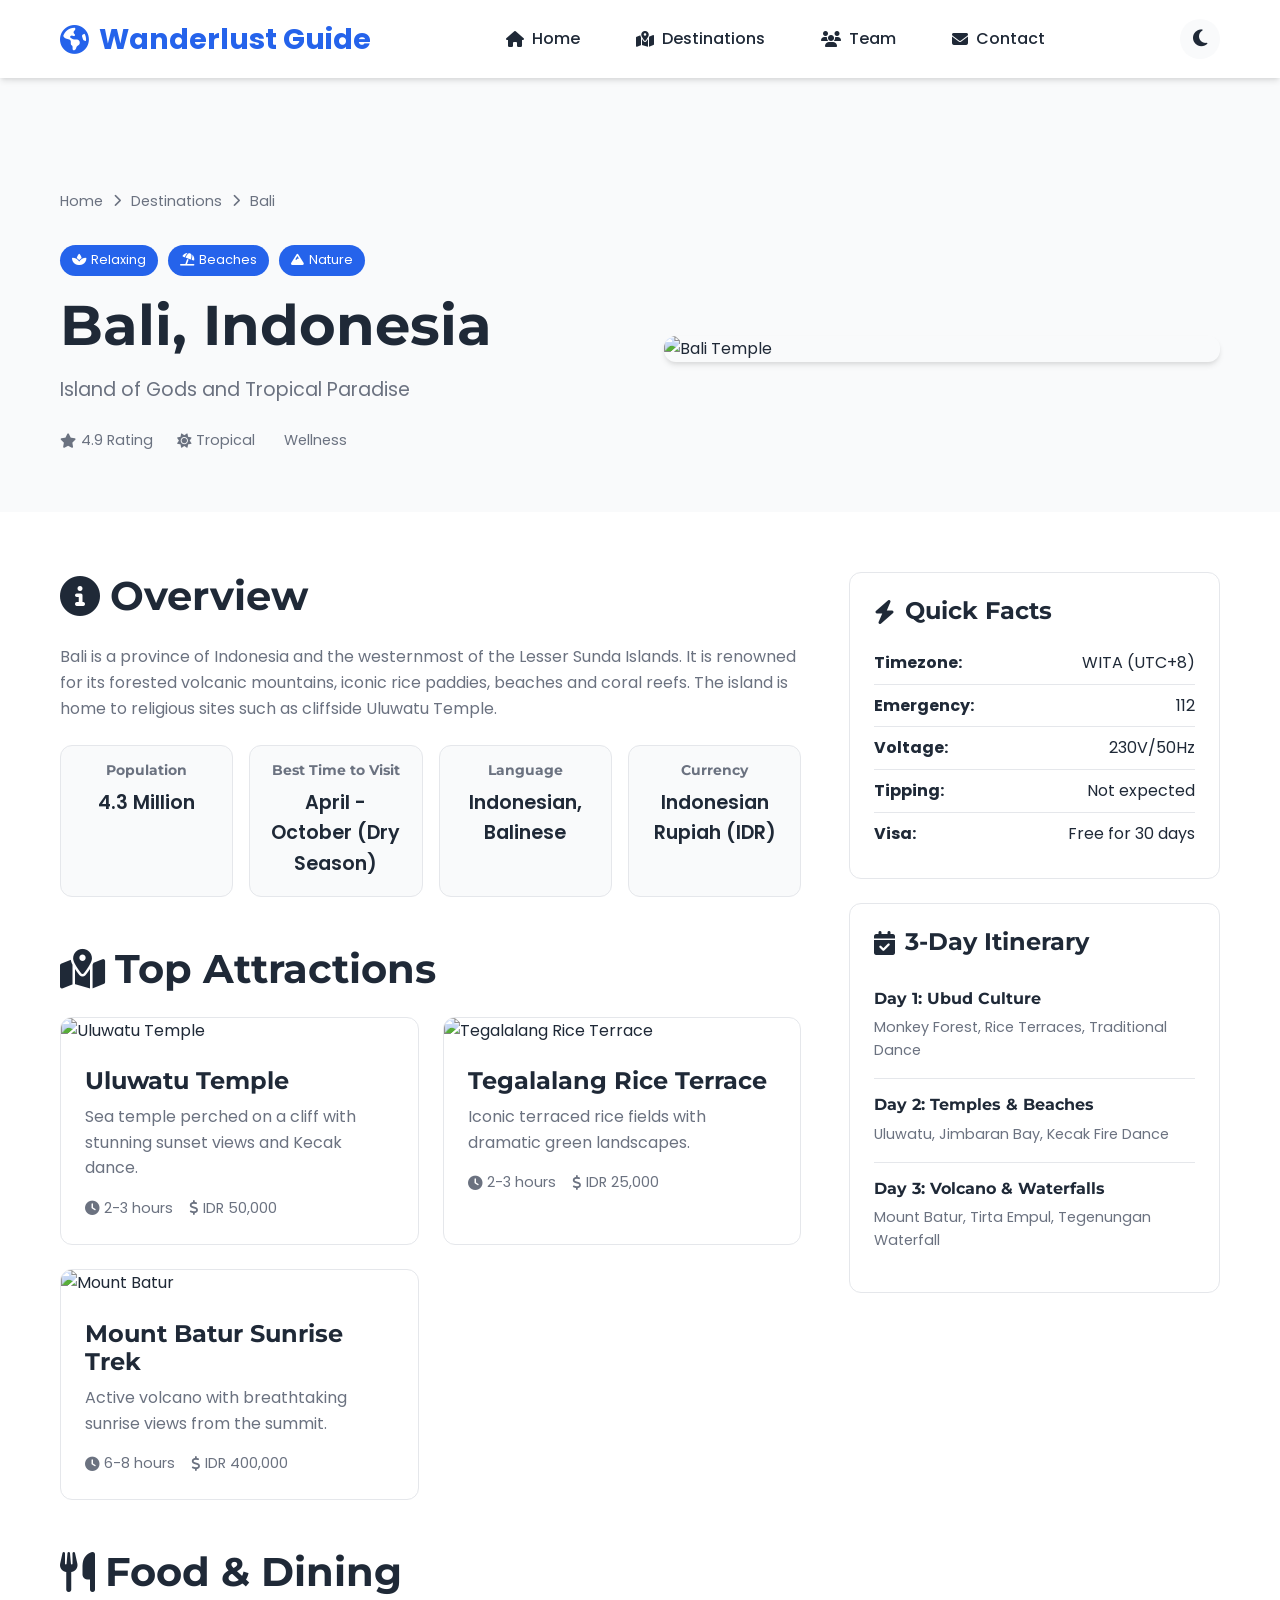
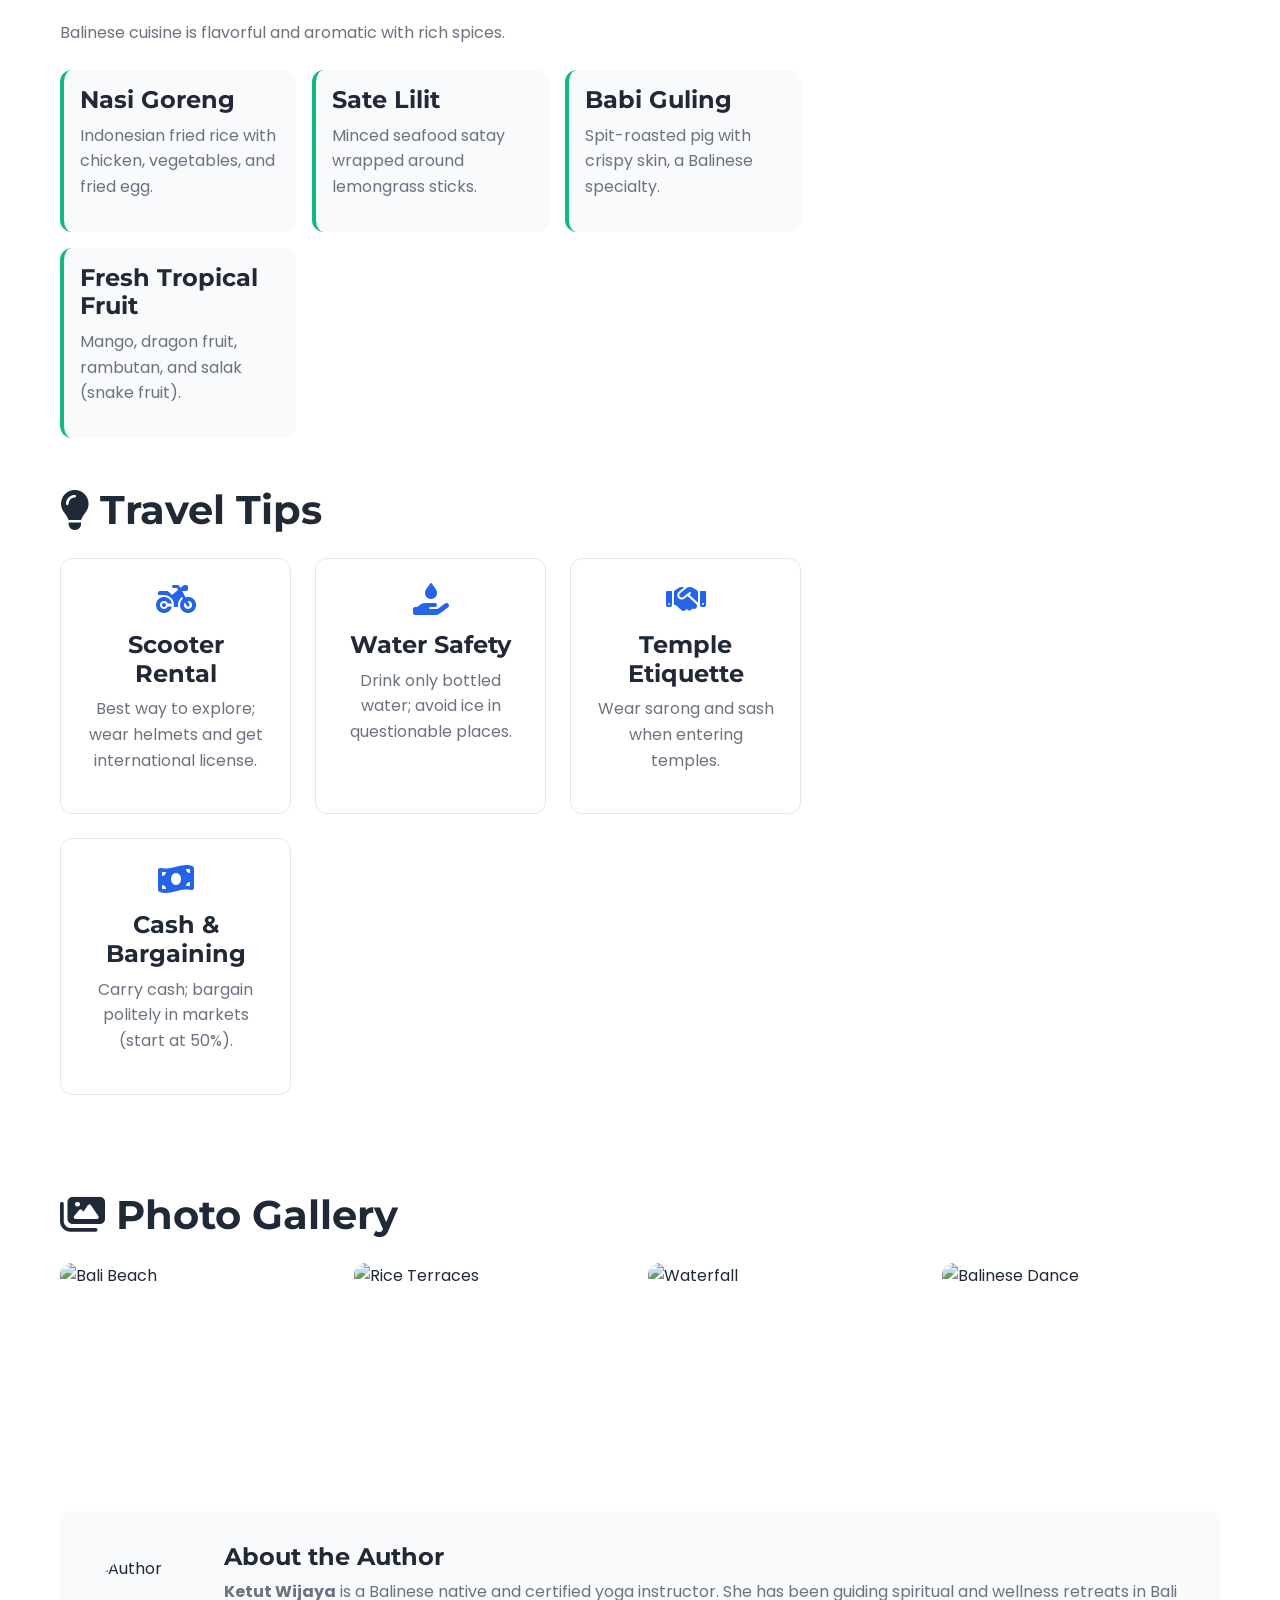
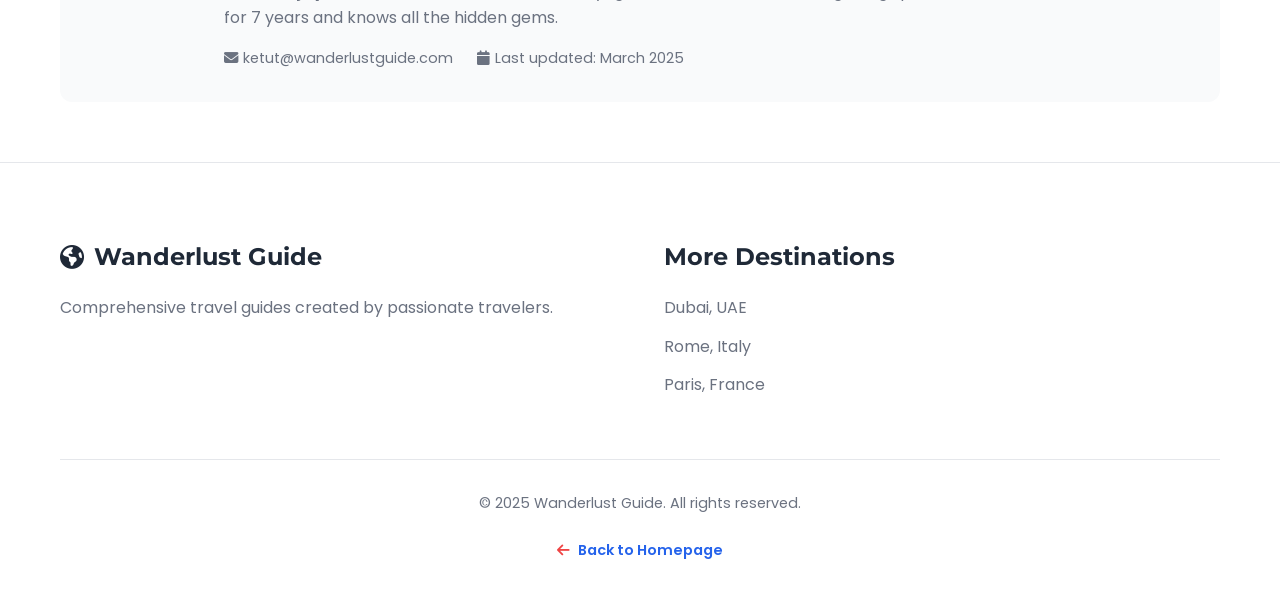
==== commit e46e3872: "updated README" ====
--- a/pages/bali.html
+++ b/pages/bali.html
@@ -45,7 +45,7 @@
                         <span class="tag"><i class="fas fa-umbrella-beach"></i> Beaches</span>
                         <span class="tag"><i class="fas fa-mountain"></i> Nature</span>
                     </div>
-                    <h1>Bali, Indonesia 🇮🇩</h1>
+                    <h1>Bali, Indonesia</h1>
                     <p class="destination-subtitle">Island of Gods and Tropical Paradise</p>
                     <div class="destination-meta">
                         <span><i class="fas fa-star"></i> 4.9 Rating</span>
@@ -66,7 +66,7 @@
                 <div class="content-main">
                     <section class="content-section">
                         <h2><i class="fas fa-info-circle"></i> Overview</h2>
-                        <p>Bali is a province of Indonesia and the westernmost of the Lesser Sunda Islands. East of Java and west of Lombok, the province includes the island of Bali and a few smaller neighbouring islands, notably Nusa Penida, Nusa Lembongan, and Nusa Ceningan. It is renowned for its forested volcanic mountains, iconic rice paddies, beaches and coral reefs. The island is home to religious sites such as cliffside Uluwatu Temple.</p>
+                        <p>Bali is a province of Indonesia and the westernmost of the Lesser Sunda Islands. It is renowned for its forested volcanic mountains, iconic rice paddies, beaches and coral reefs. The island is home to religious sites such as cliffside Uluwatu Temple.</p>
                         
                         <div class="stats-grid">
                             <div class="stat-item">
@@ -74,8 +74,8 @@
                                 <p>4.3 Million</p>
                             </div>
                             <div class="stat-item">
-                                <h3>Best Time</h3>
-                                <p>Apr-Oct (Dry Season)</p>
+                                <h3>Best Time to Visit</h3>
+                                <p>April - October (Dry Season)</p>
                             </div>
                             <div class="stat-item">
                                 <h3>Language</h3>
@@ -129,32 +129,25 @@
 
                     <section class="content-section">
                         <h2><i class="fas fa-utensils"></i> Food & Dining</h2>
-                        <p>Balinese cuisine is flavorful and aromatic:</p>
+                        <p>Balinese cuisine is flavorful and aromatic with rich spices.</p>
                         
                         <div class="food-grid">
                             <div class="food-item">
-                                <h3>🍛 Nasi Goreng</h3>
+                                <h3>Nasi Goreng</h3>
                                 <p>Indonesian fried rice with chicken, vegetables, and fried egg.</p>
                             </div>
                             <div class="food-item">
-                                <h3>🍢 Sate Lilit</h3>
+                                <h3>Sate Lilit</h3>
                                 <p>Minced seafood satay wrapped around lemongrass sticks.</p>
                             </div>
                             <div class="food-item">
-                                <h3>🥥 Babi Guling</h3>
+                                <h3>Babi Guling</h3>
                                 <p>Spit-roasted pig with crispy skin, a Balinese specialty.</p>
                             </div>
                             <div class="food-item">
-                                <h3>🥭 Fresh Tropical Fruit</h3>
+                                <h3>Fresh Tropical Fruit</h3>
                                 <p>Mango, dragon fruit, rambutan, and salak (snake fruit).</p>
                             </div>
-                        </div>
-                        
-                        <div class="restaurant-recommendation">
-                            <h3>Recommended: Locavore</h3>
-                            <p><i class="fas fa-map-marker-alt"></i> Ubud</p>
-                            <p><i class="fas fa-dollar-sign"></i> $$$ | <i class="fas fa-star"></i> 4.9/5</p>
-                            <p>World's 50 Best Restaurant focusing on locally sourced ingredients.</p>
                         </div>
                     </section>
 
@@ -198,108 +191,24 @@
                     </div>
 
                     <div class="sidebar-card">
-                        <h3><i class="fas fa-cloud-sun"></i> Current Weather</h3>
-                        <div class="weather-widget">
-                            <div class="weather-main">
-                                <div class="weather-temp">30°C</div>
-                                <div class="weather-desc">Partly Cloudy</div>
-                            </div>
-                            <div class="weather-details">
-                                <div class="weather-item">
-                                    <i class="fas fa-wind"></i>
-                                    <span>8 km/h</span>
-                                </div>
-                                <div class="weather-item">
-                                    <i class="fas fa-tint"></i>
-                                    <span>80%</span>
-                                </div>
-                            </div>
-                            <div class="weather-forecast">
-                                <div class="forecast-day">
-                                    <div>Mon</div>
-                                    <i class="fas fa-cloud-sun"></i>
-                                    <div>31°C</div>
-                                </div>
-                                <div class="forecast-day">
-                                    <div>Tue</div>
-                                    <i class="fas fa-cloud-showers-heavy"></i>
-                                    <div>29°C</div>
-                                </div>
-                                <div class="forecast-day">
-                                    <div>Wed</div>
-                                    <i class="fas fa-sun"></i>
-                                    <div>32°C</div>
-                                </div>
-                            </div>
-                        </div>
-                    </div>
-
-                    <div class="sidebar-card">
                         <h3><i class="fas fa-calendar-check"></i> 3-Day Itinerary</h3>
                         <div class="itinerary">
                             <div class="itinerary-day">
                                 <h4>Day 1: Ubud Culture</h4>
-                                <p>Monkey Forest → Rice Terraces → Traditional Dance</p>
+                                <p>Monkey Forest, Rice Terraces, Traditional Dance</p>
                             </div>
                             <div class="itinerary-day">
                                 <h4>Day 2: Temples & Beaches</h4>
-                                <p>Uluwatu → Jimbaran Bay → Kecak Fire Dance</p>
+                                <p>Uluwatu, Jimbaran Bay, Kecak Fire Dance</p>
                             </div>
                             <div class="itinerary-day">
                                 <h4>Day 3: Volcano & Waterfalls</h4>
-                                <p>Mount Batur → Tirta Empul → Tegenungan Waterfall</p>
+                                <p>Mount Batur, Tirta Empul, Tegenungan Waterfall</p>
                             </div>
                         </div>
                     </div>
                 </aside>
             </div>
-
-            <section class="budget-calculator">
-                <h2><i class="fas fa-calculator"></i> Trip Budget Calculator</h2>
-                <div class="calculator">
-                    <div class="calculator-inputs">
-                        <div class="input-group">
-                            <label for="days">Days in Bali:</label>
-                            <input type="range" id="days" min="1" max="14" value="5">
-                            <span id="daysValue">5 days</span>
-                        </div>
-                        <div class="input-group">
-                            <label for="travelers">Travelers:</label>
-                            <input type="range" id="travelers" min="1" max="8" value="2">
-                            <span id="travelersValue">2 people</span>
-                        </div>
-                        <div class="input-group">
-                            <label for="budget">Budget Level:</label>
-                            <select id="budget">
-                                <option value="budget">Budget (IDR 600k/day)</option>
-                                <option value="moderate" selected>Moderate (IDR 1.2M/day)</option>
-                                <option value="luxury">Luxury (IDR 2.5M+/day)</option>
-                            </select>
-                        </div>
-                    </div>
-                    <div class="calculator-result">
-                        <h3>Estimated Cost: <span id="totalCost">IDR 12,000,000</span></h3>
-                        <div class="cost-breakdown">
-                            <div class="cost-item">
-                                <span>Accommodation</span>
-                                <span id="accommodationCost">IDR 6,000,000</span>
-                            </div>
-                            <div class="cost-item">
-                                <span>Food & Dining</span>
-                                <span id="foodCost">IDR 3,600,000</span>
-                            </div>
-                            <div class="cost-item">
-                                <span>Attractions</span>
-                                <span id="attractionsCost">IDR 1,600,000</span>
-                            </div>
-                            <div class="cost-item">
-                                <span>Transportation</span>
-                                <span id="transportCost">IDR 800,000</span>
-                            </div>
-                        </div>
-                    </div>
-                </div>
-            </section>
 
             <section class="photo-gallery">
                 <h2><i class="fas fa-images"></i> Photo Gallery</h2>
@@ -361,47 +270,5 @@
     </footer>
 
     <script src="../script.js"></script>
-    <script>
-        document.addEventListener('DOMContentLoaded', function() {
-            const daysSlider = document.getElementById('days');
-            const daysValue = document.getElementById('daysValue');
-            const travelersSlider = document.getElementById('travelers');
-            const travelersValue = document.getElementById('travelersValue');
-            const budgetSelect = document.getElementById('budget');
-            
-            const costs = {
-                budget: { accommodation: 300000, food: 180000, attractions: 80000, transport: 40000 },
-                moderate: { accommodation: 600000, food: 360000, attractions: 160000, transport: 80000 },
-                luxury: { accommodation: 1250000, food: 600000, attractions: 400000, transport: 160000 }
-            };
-            
-            function updateBudget() {
-                const days = parseInt(daysSlider.value);
-                const travelers = parseInt(travelersSlider.value);
-                const budgetLevel = budgetSelect.value;
-                const dailyCosts = costs[budgetLevel];
-                
-                const accommodation = dailyCosts.accommodation * days * travelers;
-                const food = dailyCosts.food * days * travelers;
-                const attractions = dailyCosts.attractions * days * travelers;
-                const transport = dailyCosts.transport * days * travelers;
-                const total = accommodation + food + attractions + transport;
-                
-                document.getElementById('accommodationCost').textContent = `IDR ${accommodation.toLocaleString()}`;
-                document.getElementById('foodCost').textContent = `IDR ${food.toLocaleString()}`;
-                document.getElementById('attractionsCost').textContent = `IDR ${attractions.toLocaleString()}`;
-                document.getElementById('transportCost').textContent = `IDR ${transport.toLocaleString()}`;
-                document.getElementById('totalCost').textContent = `IDR ${total.toLocaleString()}`;
-                
-                daysValue.textContent = `${days} day${days > 1 ? 's' : ''}`;
-                travelersValue.textContent = `${travelers} traveler${travelers > 1 ? 's' : ''}`;
-            }
-            
-            daysSlider.addEventListener('input', updateBudget);
-            travelersSlider.addEventListener('input', updateBudget);
-            budgetSelect.addEventListener('change', updateBudget);
-            updateBudget();
-        });
-    </script>
 </body>
 </html>
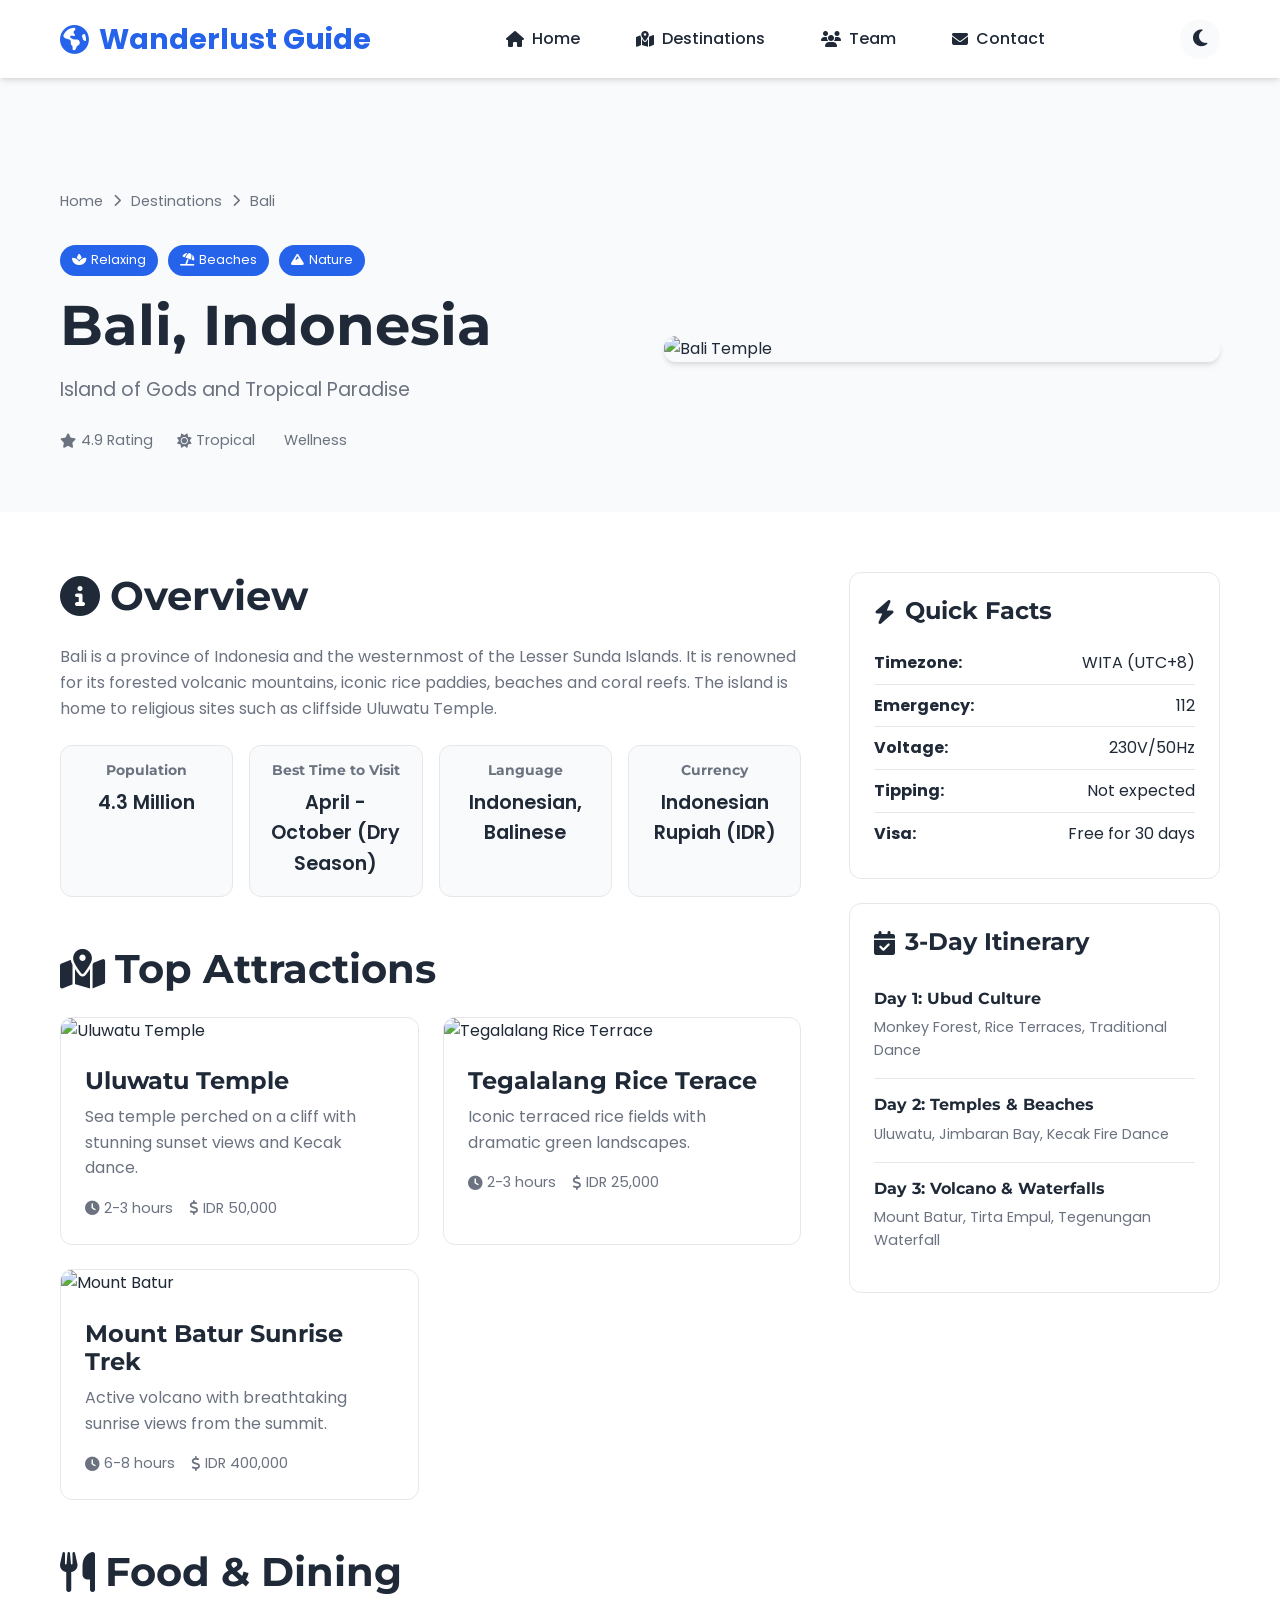
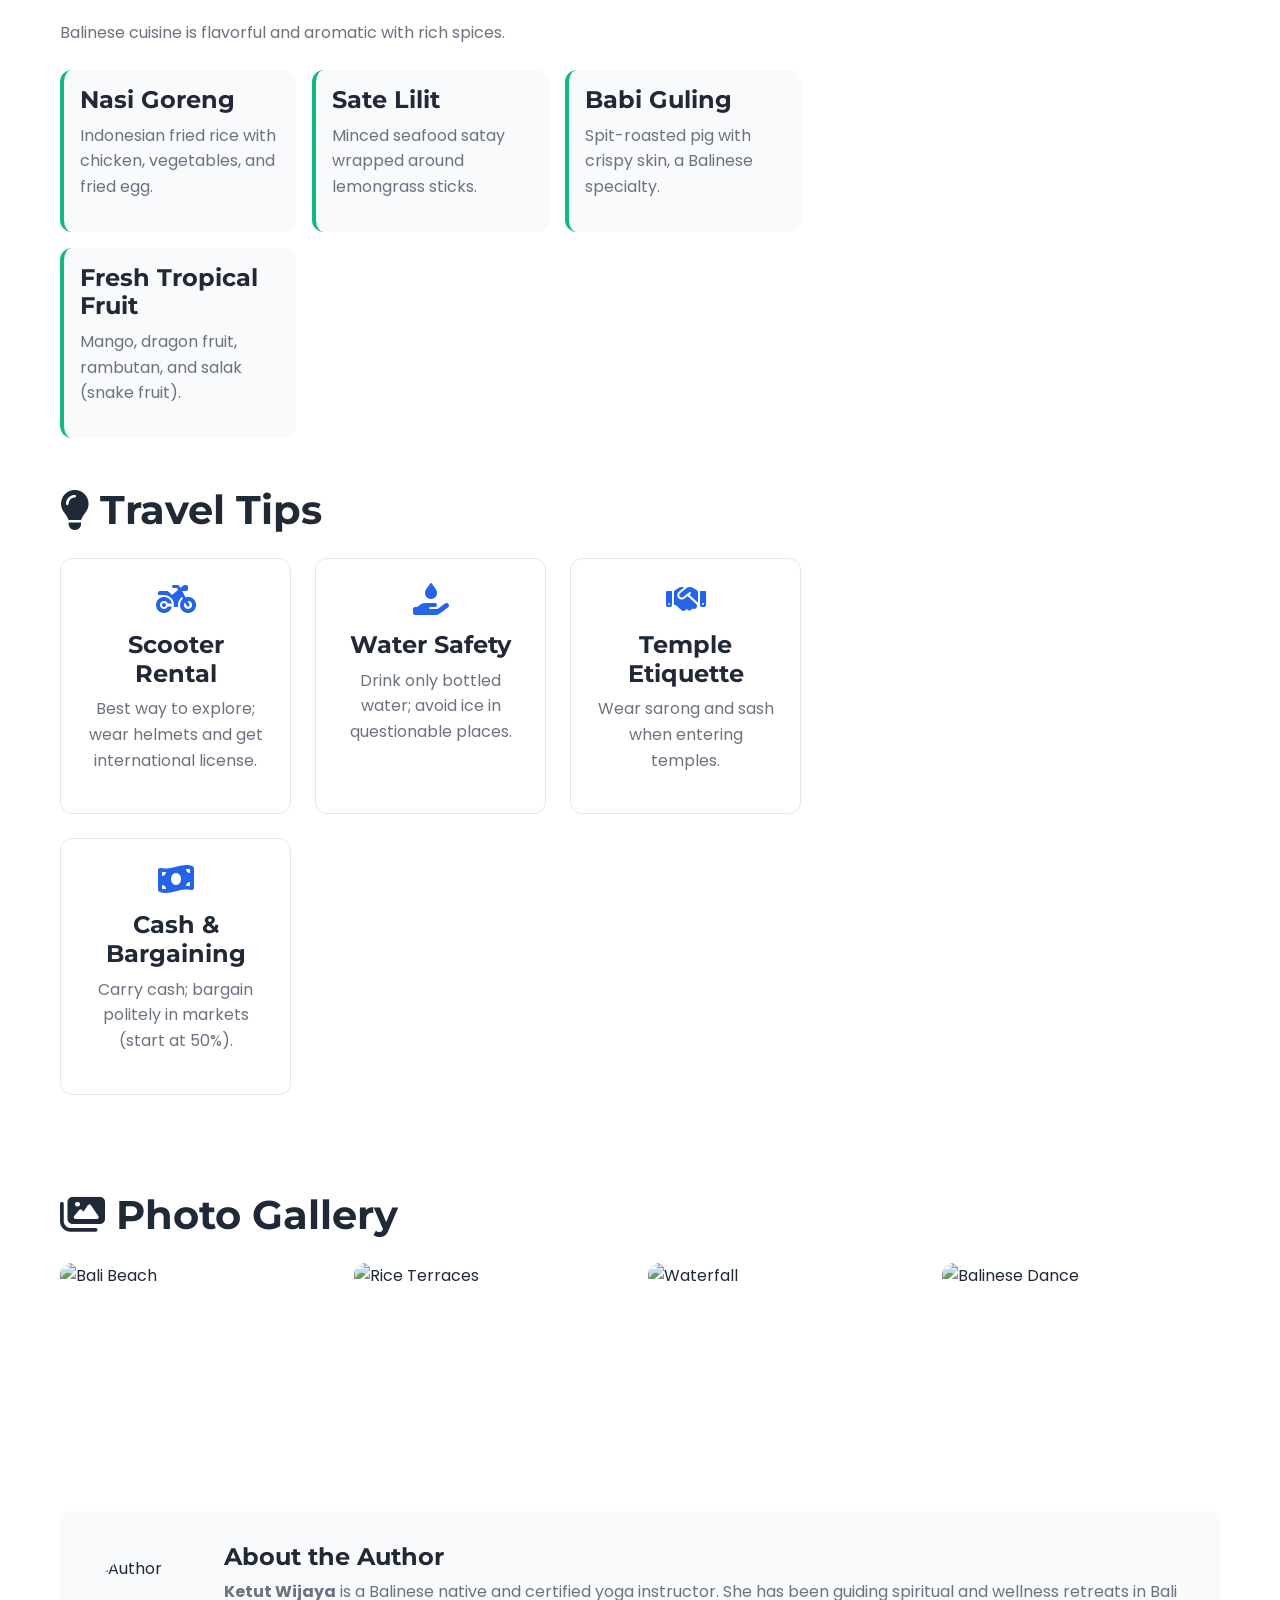
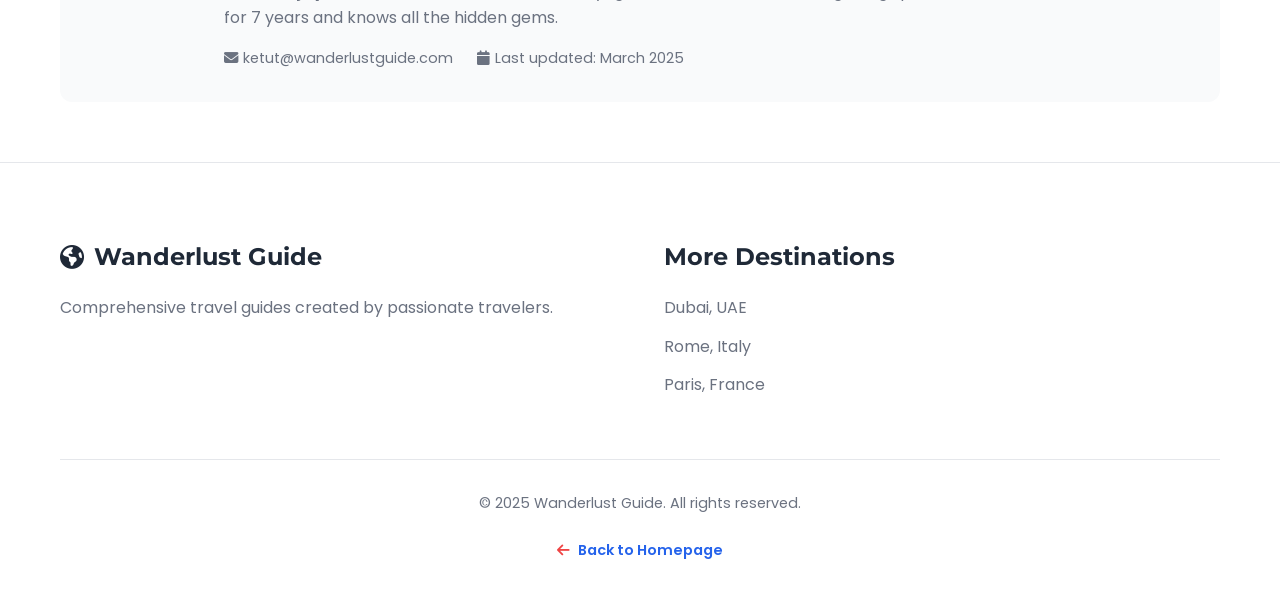
==== commit 66110dca: "Added bali travel guide" ====
--- a/pages/bali.html
+++ b/pages/bali.html
@@ -105,7 +105,7 @@
                             <div class="attraction-card">
                                 <img src="https://images.unsplash.com/photo-1552465011-b4e30bf7349d?ixlib=rb-4.0.3&auto=format&fit=crop&w=400&q=80" alt="Tegalalang Rice Terrace">
                                 <div class="attraction-content">
-                                    <h3>Tegalalang Rice Terrace</h3>
+                                    <h3>Tegalalang Rice Terace</h3>
                                     <p>Iconic terraced rice fields with dramatic green landscapes.</p>
                                     <div class="attraction-meta">
                                         <span><i class="fas fa-clock"></i> 2-3 hours</span>
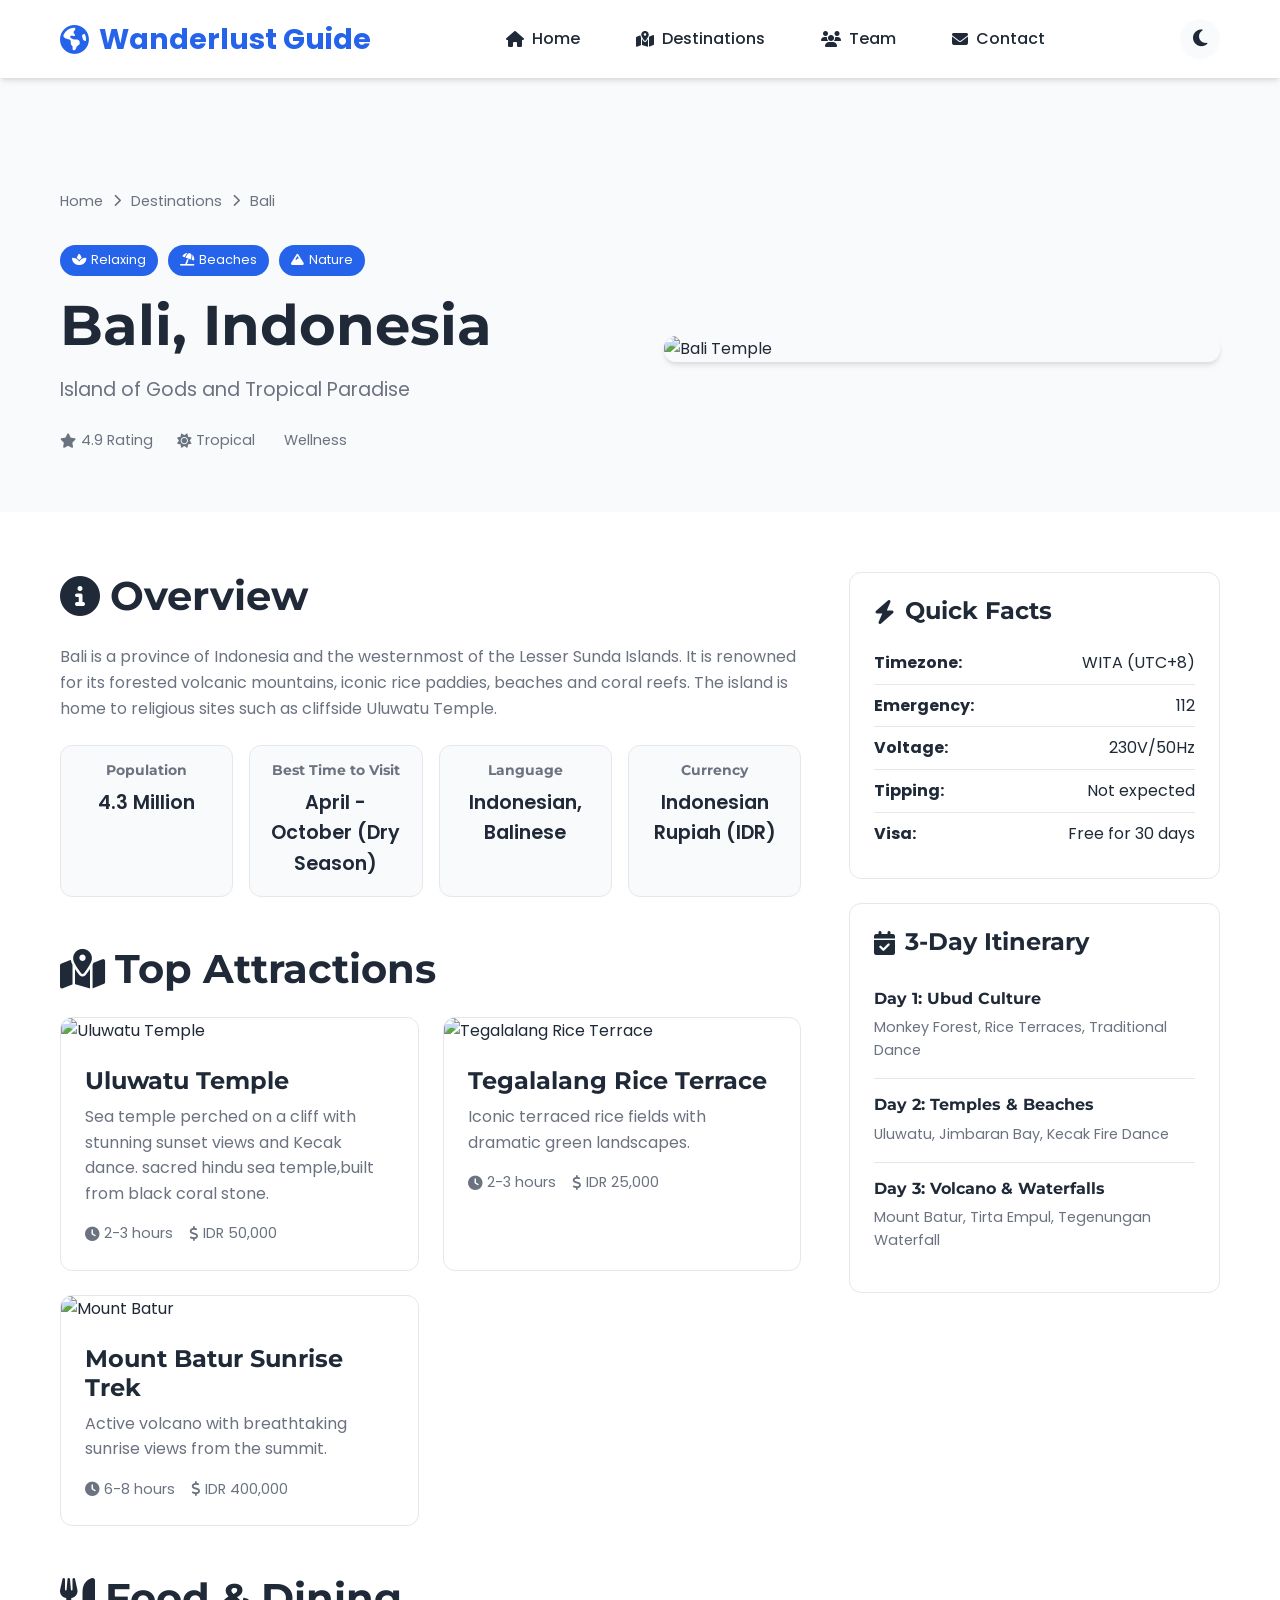
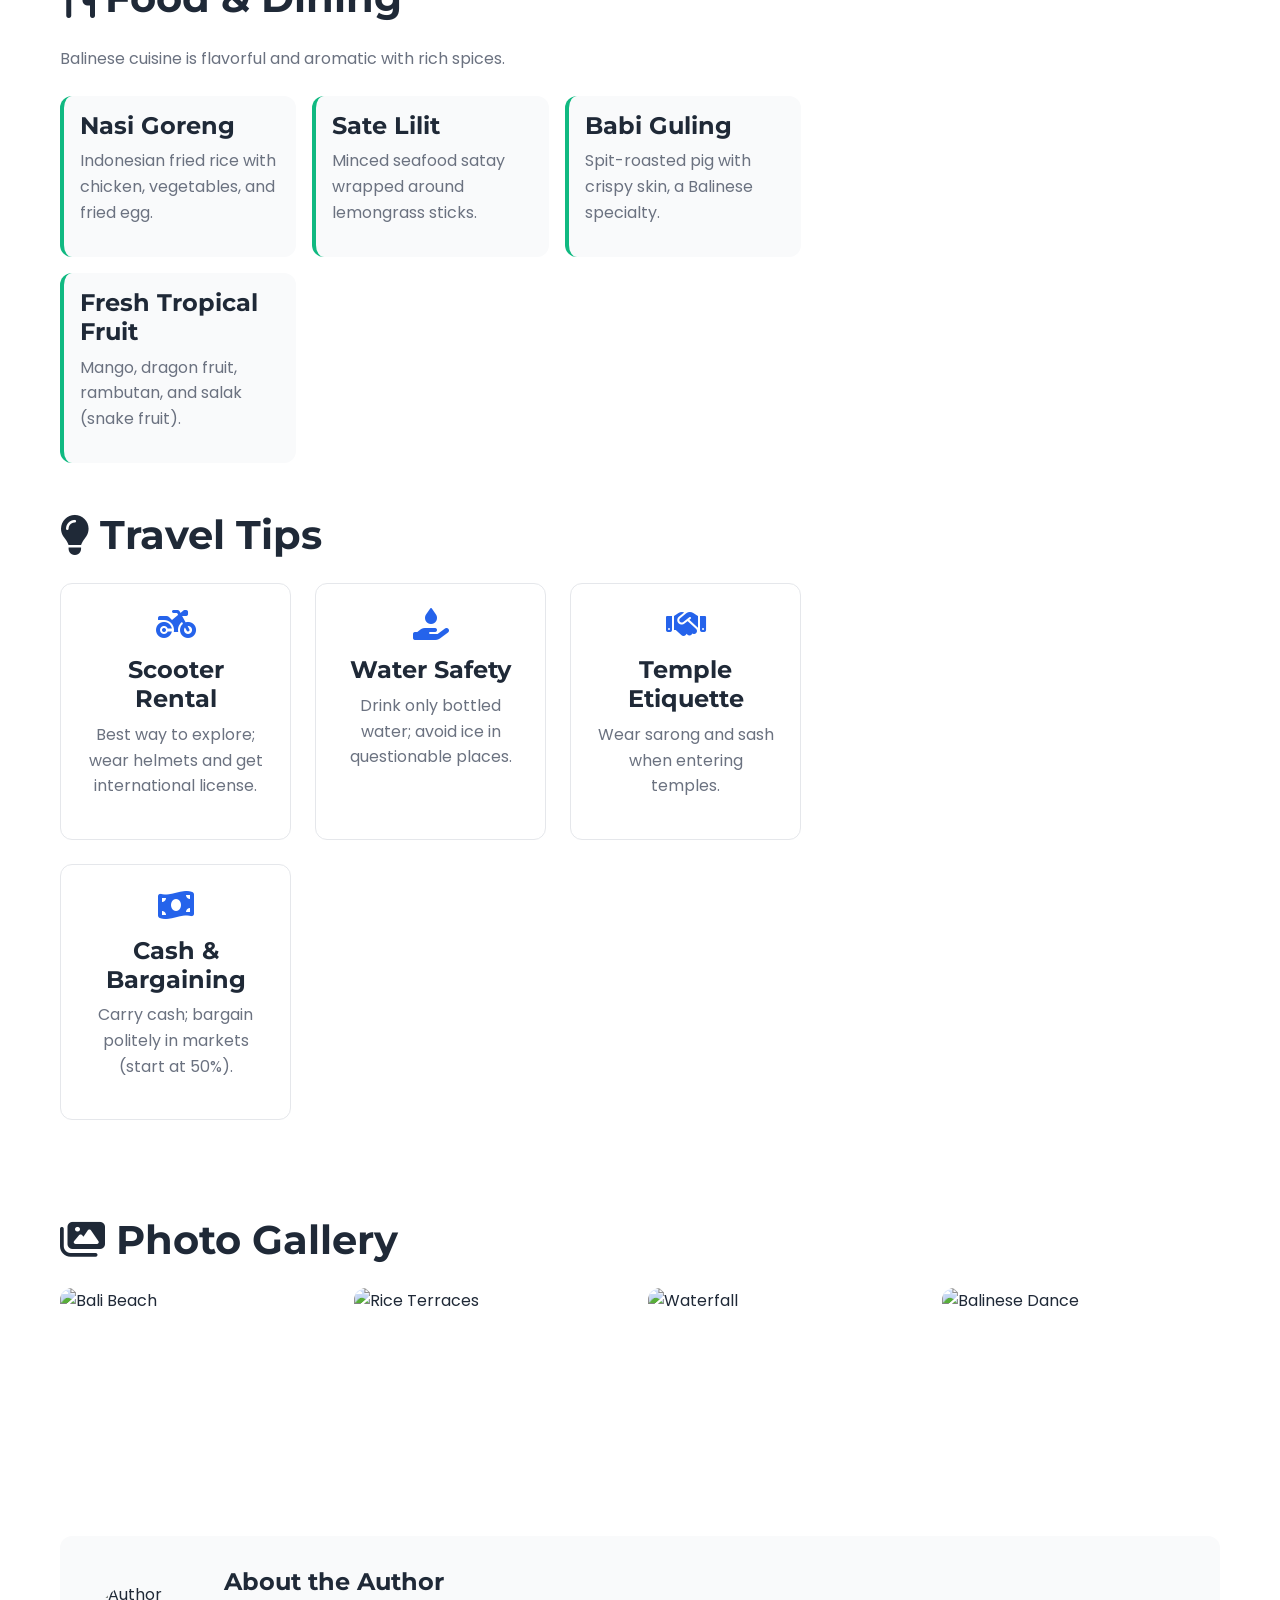
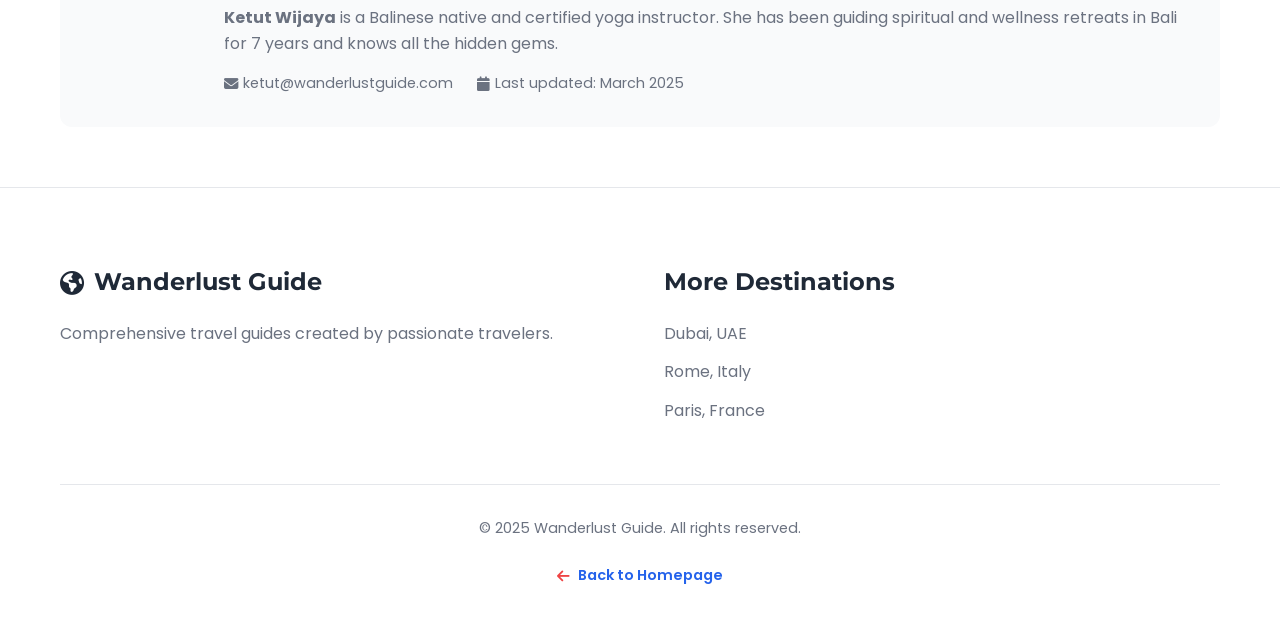
==== commit 9ddbfdcb: "added bali travel giude" ====
--- a/pages/bali.html
+++ b/pages/bali.html
@@ -95,7 +95,7 @@
                                 <img src="https://images.unsplash.com/photo-1537953773345-d172ccf13cf1?ixlib=rb-4.0.3&auto=format&fit=crop&w=400&q=80" alt="Uluwatu Temple">
                                 <div class="attraction-content">
                                     <h3>Uluwatu Temple</h3>
-                                    <p>Sea temple perched on a cliff with stunning sunset views and Kecak dance.</p>
+                                    <p>Sea temple perched on a cliff with stunning sunset views and Kecak dance. sacred hindu sea temple,built from black coral stone.</p>
                                     <div class="attraction-meta">
                                         <span><i class="fas fa-clock"></i> 2-3 hours</span>
                                         <span><i class="fas fa-dollar-sign"></i> IDR 50,000</span>
@@ -103,9 +103,9 @@
                                 </div>
                             </div>
                             <div class="attraction-card">
-                                <img src="https://images.unsplash.com/photo-1552465011-b4e30bf7349d?ixlib=rb-4.0.3&auto=format&fit=crop&w=400&q=80" alt="Tegalalang Rice Terrace">
+                                <img src="https://tse1.mm.bing.net/th/id/OIP.0RMpfAovXoElS4O_E6ERfAHaFj?rs=1&pid=ImgDetMain&o=7&rm=3" alt="Tegalalang Rice Terrace">
                                 <div class="attraction-content">
-                                    <h3>Tegalalang Rice Terace</h3>
+                                    <h3>Tegalalang Rice Terrace</h3>
                                     <p>Iconic terraced rice fields with dramatic green landscapes.</p>
                                     <div class="attraction-meta">
                                         <span><i class="fas fa-clock"></i> 2-3 hours</span>
@@ -220,7 +220,7 @@
                         <img src="https://images.unsplash.com/photo-1551632436-cbf8dd35adfa?ixlib=rb-4.0.3&auto=format&fit=crop&w=400&q=80" alt="Rice Terraces">
                     </div>
                     <div class="gallery-item">
-                        <img src="https://images.unsplash.com/photo-1528334714582-d6e9f8d7b7f9?ixlib=rb-4.0.3&auto=format&fit=crop&w=400&q=80" alt="Waterfall">
+                        <img src="https://tse3.mm.bing.net/th/id/OIP.kv6FsMjpAj1aqIUhck47RwHaE7?rs=1&pid=ImgDetMain&o=7&rm=3" alt="Waterfall">
                     </div>
                     <div class="gallery-item">
                         <img src="https://images.unsplash.com/photo-1562790351-d273a961e0e9?ixlib=rb-4.0.3&auto=format&fit=crop&w=400&q=80" alt="Balinese Dance">
@@ -230,7 +230,7 @@
 
             <section class="author-info">
                 <div class="author-avatar">
-                    <img src="https://images.unsplash.com/photo-1494790108755-2616b786d4b2?ixlib=rb-4.0.3&auto=format&fit=crop&w=200&q=80" alt="Author">
+                    <img src="https://media.licdn.com/dms/image/v2/C5103AQF6gFCvpB4lNg/profile-displayphoto-shrink_200_200/profile-displayphoto-shrink_200_200/0/1574436769757?e=2147483647&v=beta&t=WYgBCcLONY18OsezkwOp_jjjY7FYnzaF0EuXXSwNoRE" alt="Author">
                 </div>
                 <div class="author-content">
                     <h3>About the Author</h3>
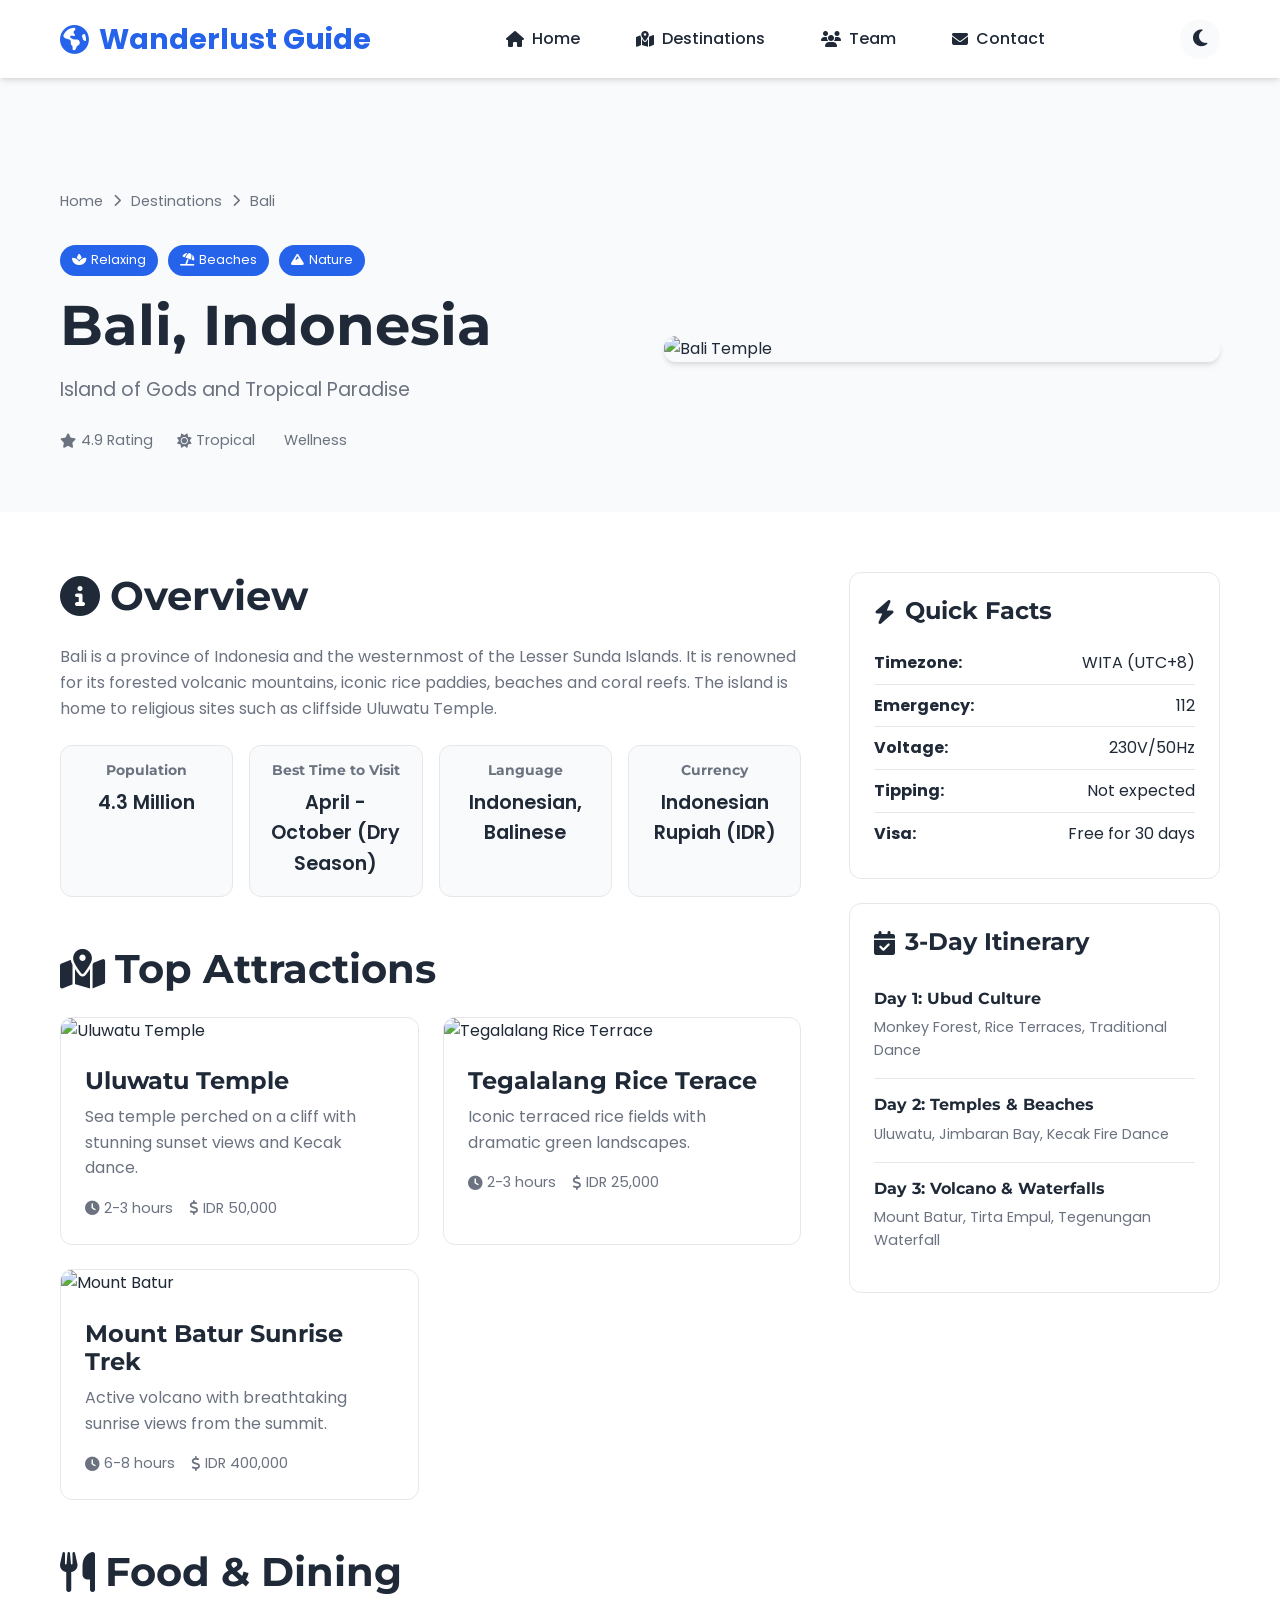
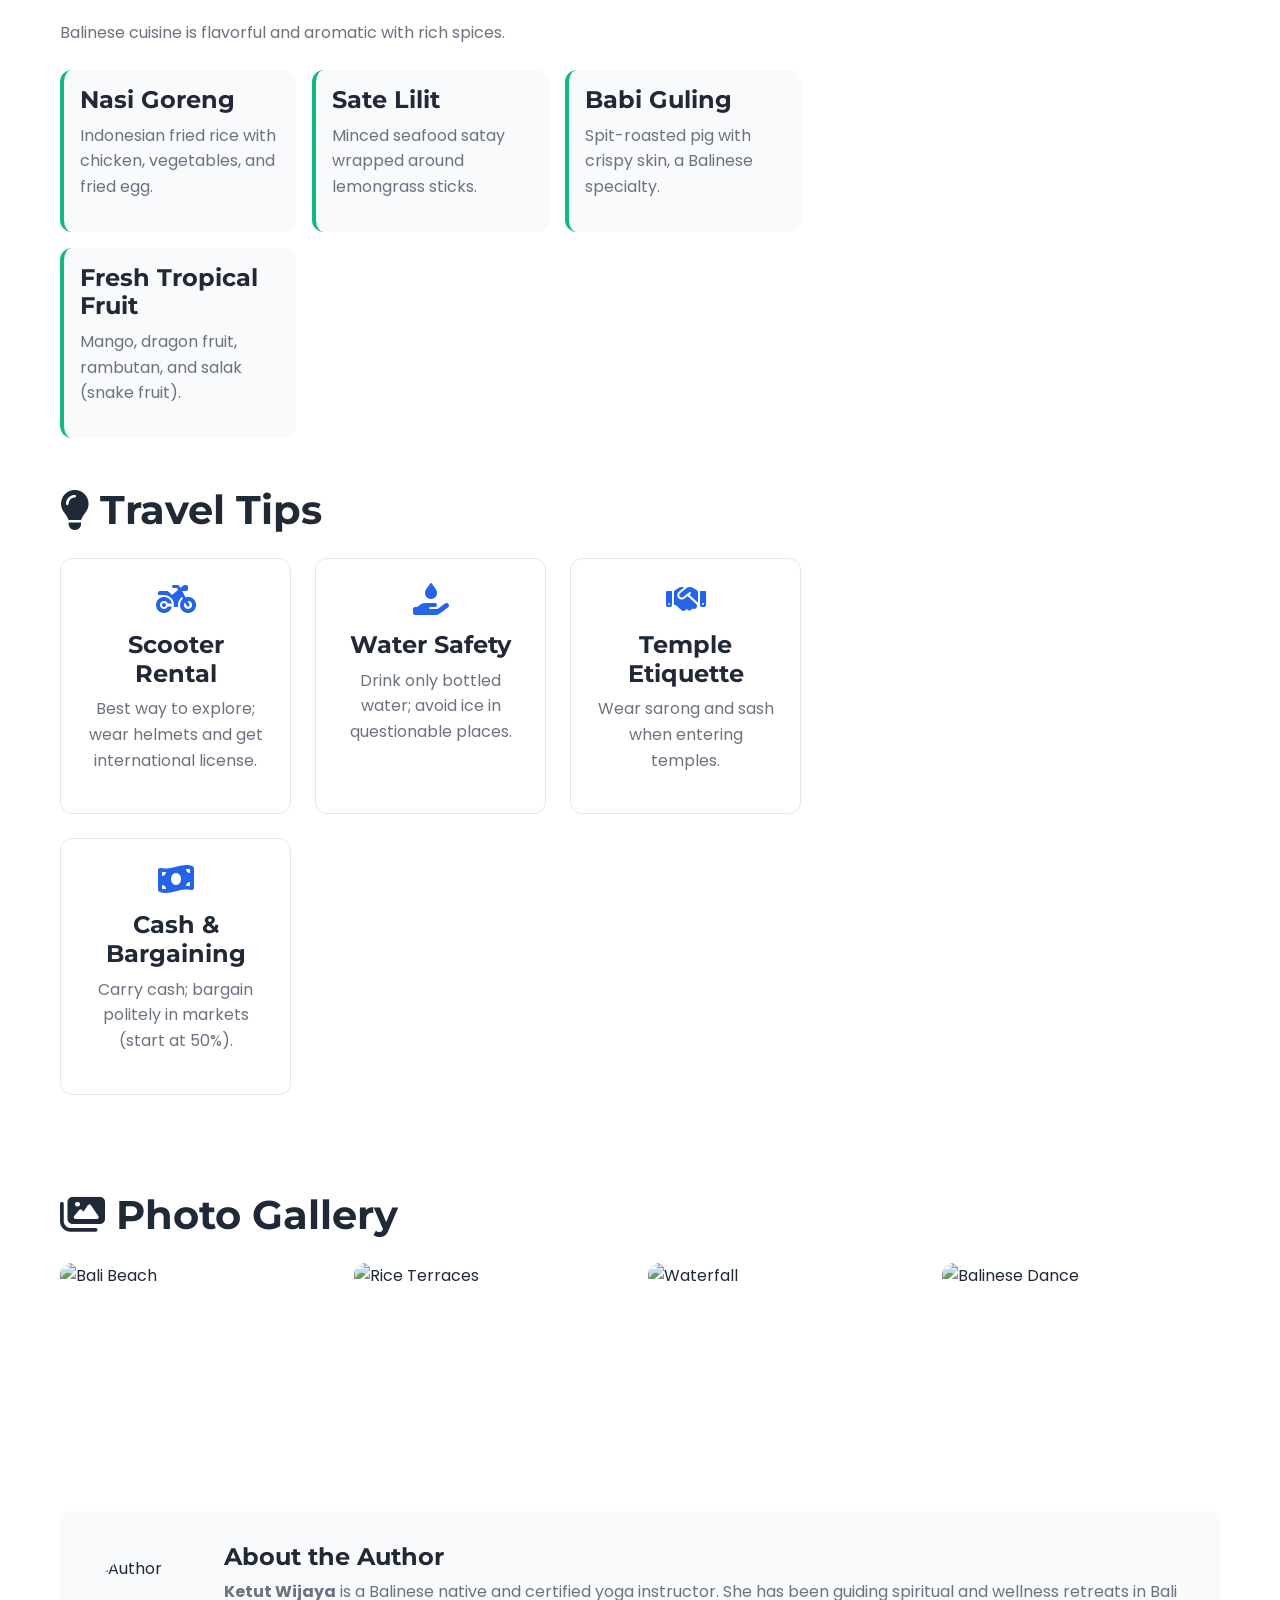
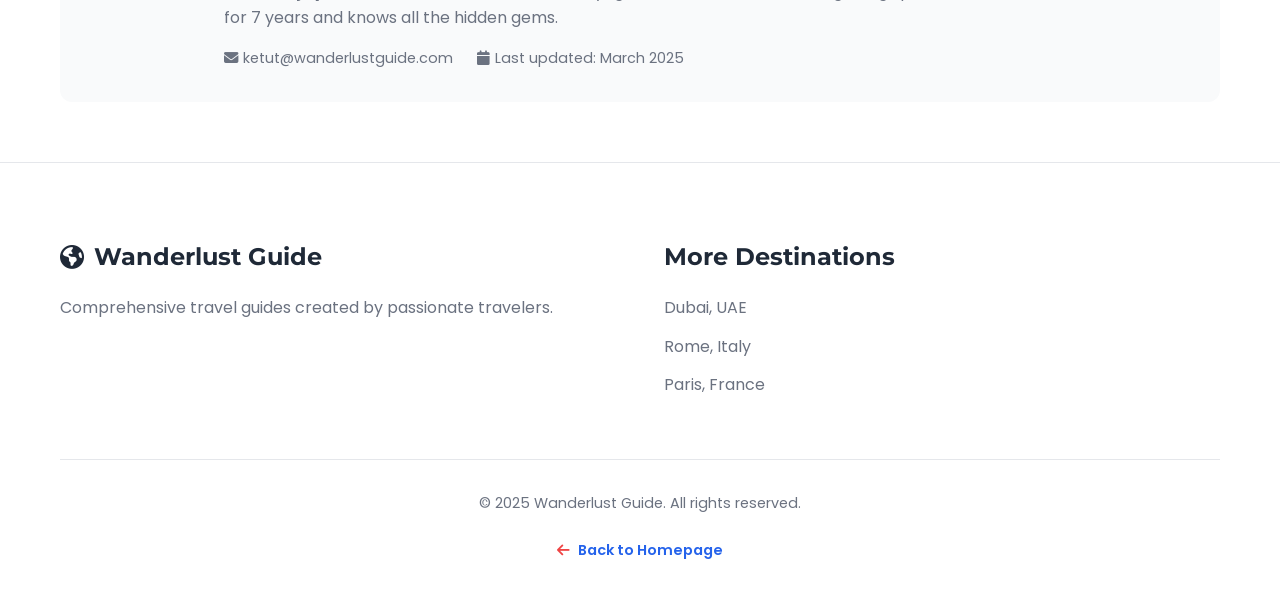
==== commit 16bbadf0: "Merge remote-tracking branch 'origin/ahmad-bali'" ====
--- a/pages/bali.html
+++ b/pages/bali.html
@@ -95,7 +95,7 @@
                                 <img src="https://images.unsplash.com/photo-1537953773345-d172ccf13cf1?ixlib=rb-4.0.3&auto=format&fit=crop&w=400&q=80" alt="Uluwatu Temple">
                                 <div class="attraction-content">
                                     <h3>Uluwatu Temple</h3>
-                                    <p>Sea temple perched on a cliff with stunning sunset views and Kecak dance. sacred hindu sea temple,built from black coral stone.</p>
+                                    <p>Sea temple perched on a cliff with stunning sunset views and Kecak dance.</p>
                                     <div class="attraction-meta">
                                         <span><i class="fas fa-clock"></i> 2-3 hours</span>
                                         <span><i class="fas fa-dollar-sign"></i> IDR 50,000</span>
@@ -103,9 +103,9 @@
                                 </div>
                             </div>
                             <div class="attraction-card">
-                                <img src="https://tse1.mm.bing.net/th/id/OIP.0RMpfAovXoElS4O_E6ERfAHaFj?rs=1&pid=ImgDetMain&o=7&rm=3" alt="Tegalalang Rice Terrace">
+                                <img src="https://images.unsplash.com/photo-1552465011-b4e30bf7349d?ixlib=rb-4.0.3&auto=format&fit=crop&w=400&q=80" alt="Tegalalang Rice Terrace">
                                 <div class="attraction-content">
-                                    <h3>Tegalalang Rice Terrace</h3>
+                                    <h3>Tegalalang Rice Terace</h3>
                                     <p>Iconic terraced rice fields with dramatic green landscapes.</p>
                                     <div class="attraction-meta">
                                         <span><i class="fas fa-clock"></i> 2-3 hours</span>
@@ -220,7 +220,7 @@
                         <img src="https://images.unsplash.com/photo-1551632436-cbf8dd35adfa?ixlib=rb-4.0.3&auto=format&fit=crop&w=400&q=80" alt="Rice Terraces">
                     </div>
                     <div class="gallery-item">
-                        <img src="https://tse3.mm.bing.net/th/id/OIP.kv6FsMjpAj1aqIUhck47RwHaE7?rs=1&pid=ImgDetMain&o=7&rm=3" alt="Waterfall">
+                        <img src="https://images.unsplash.com/photo-1528334714582-d6e9f8d7b7f9?ixlib=rb-4.0.3&auto=format&fit=crop&w=400&q=80" alt="Waterfall">
                     </div>
                     <div class="gallery-item">
                         <img src="https://images.unsplash.com/photo-1562790351-d273a961e0e9?ixlib=rb-4.0.3&auto=format&fit=crop&w=400&q=80" alt="Balinese Dance">
@@ -230,7 +230,7 @@
 
             <section class="author-info">
                 <div class="author-avatar">
-                    <img src="https://media.licdn.com/dms/image/v2/C5103AQF6gFCvpB4lNg/profile-displayphoto-shrink_200_200/profile-displayphoto-shrink_200_200/0/1574436769757?e=2147483647&v=beta&t=WYgBCcLONY18OsezkwOp_jjjY7FYnzaF0EuXXSwNoRE" alt="Author">
+                    <img src="https://images.unsplash.com/photo-1494790108755-2616b786d4b2?ixlib=rb-4.0.3&auto=format&fit=crop&w=200&q=80" alt="Author">
                 </div>
                 <div class="author-content">
                     <h3>About the Author</h3>
